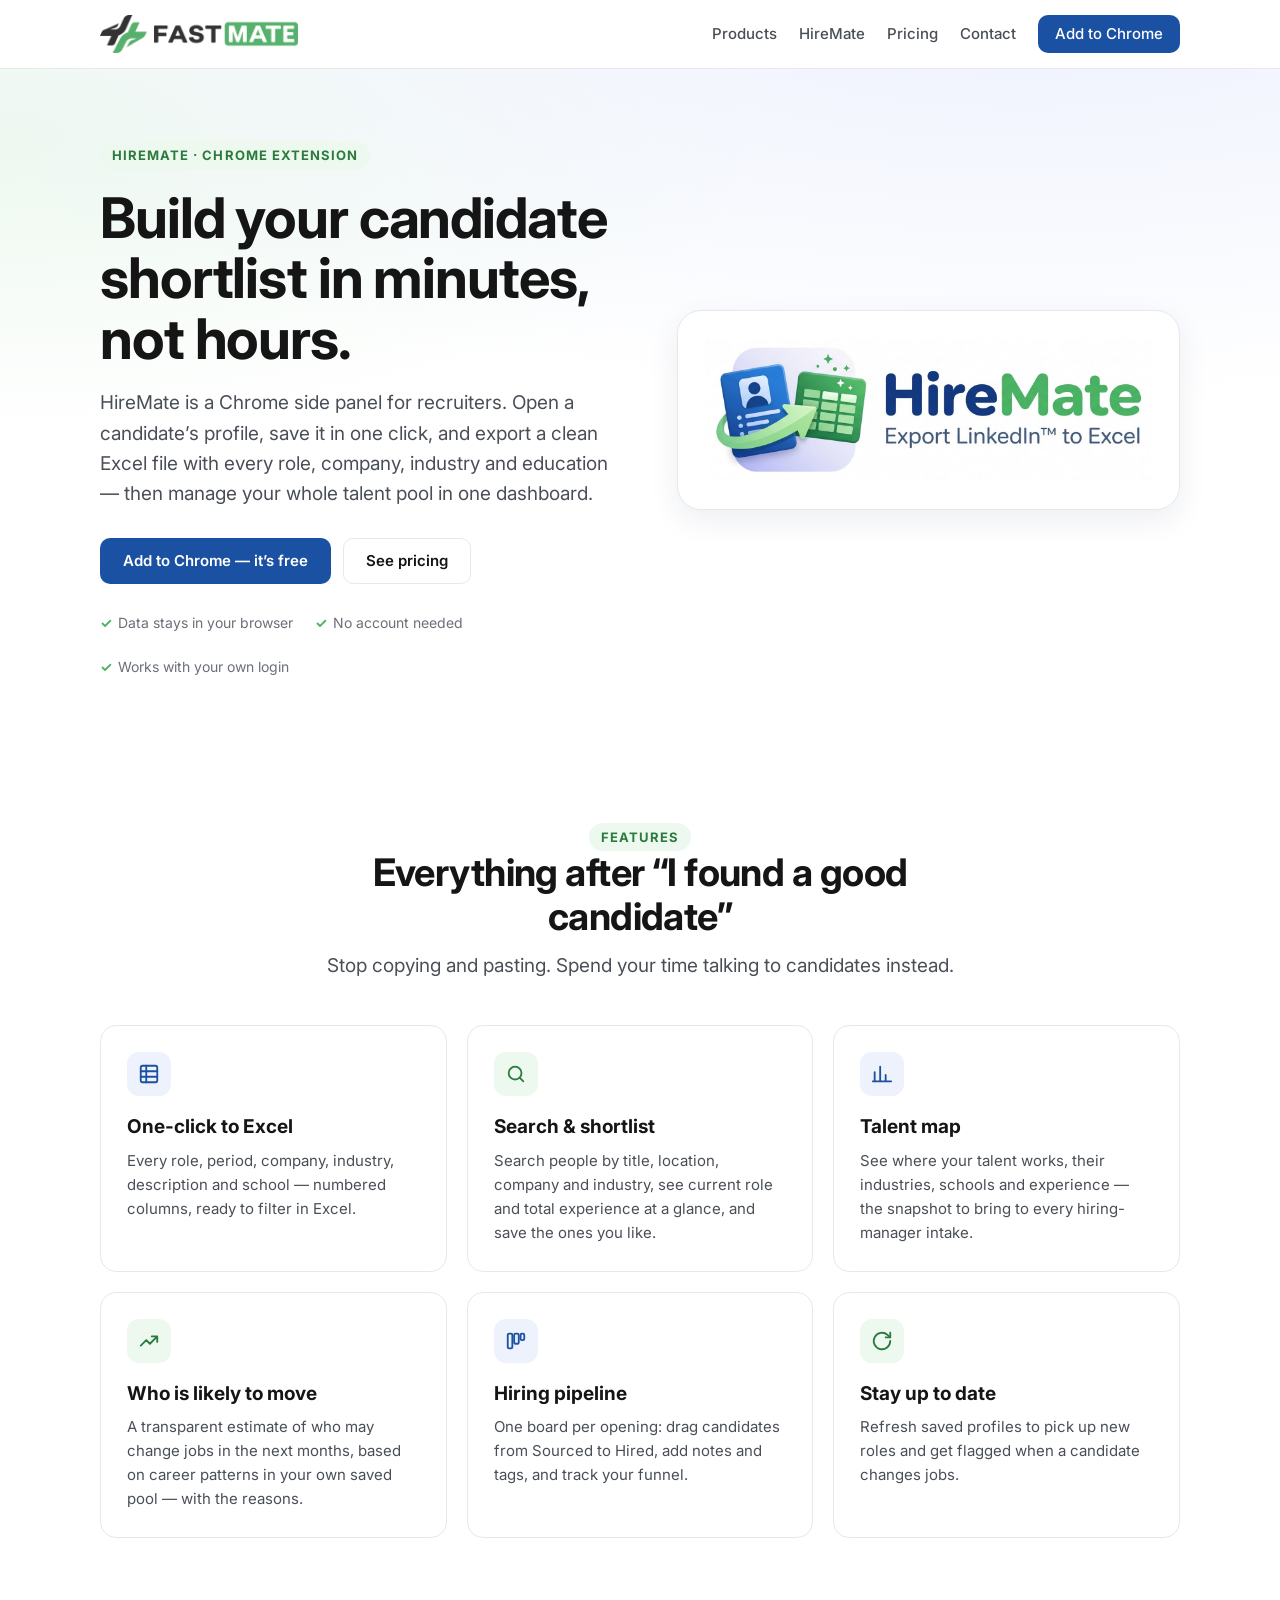
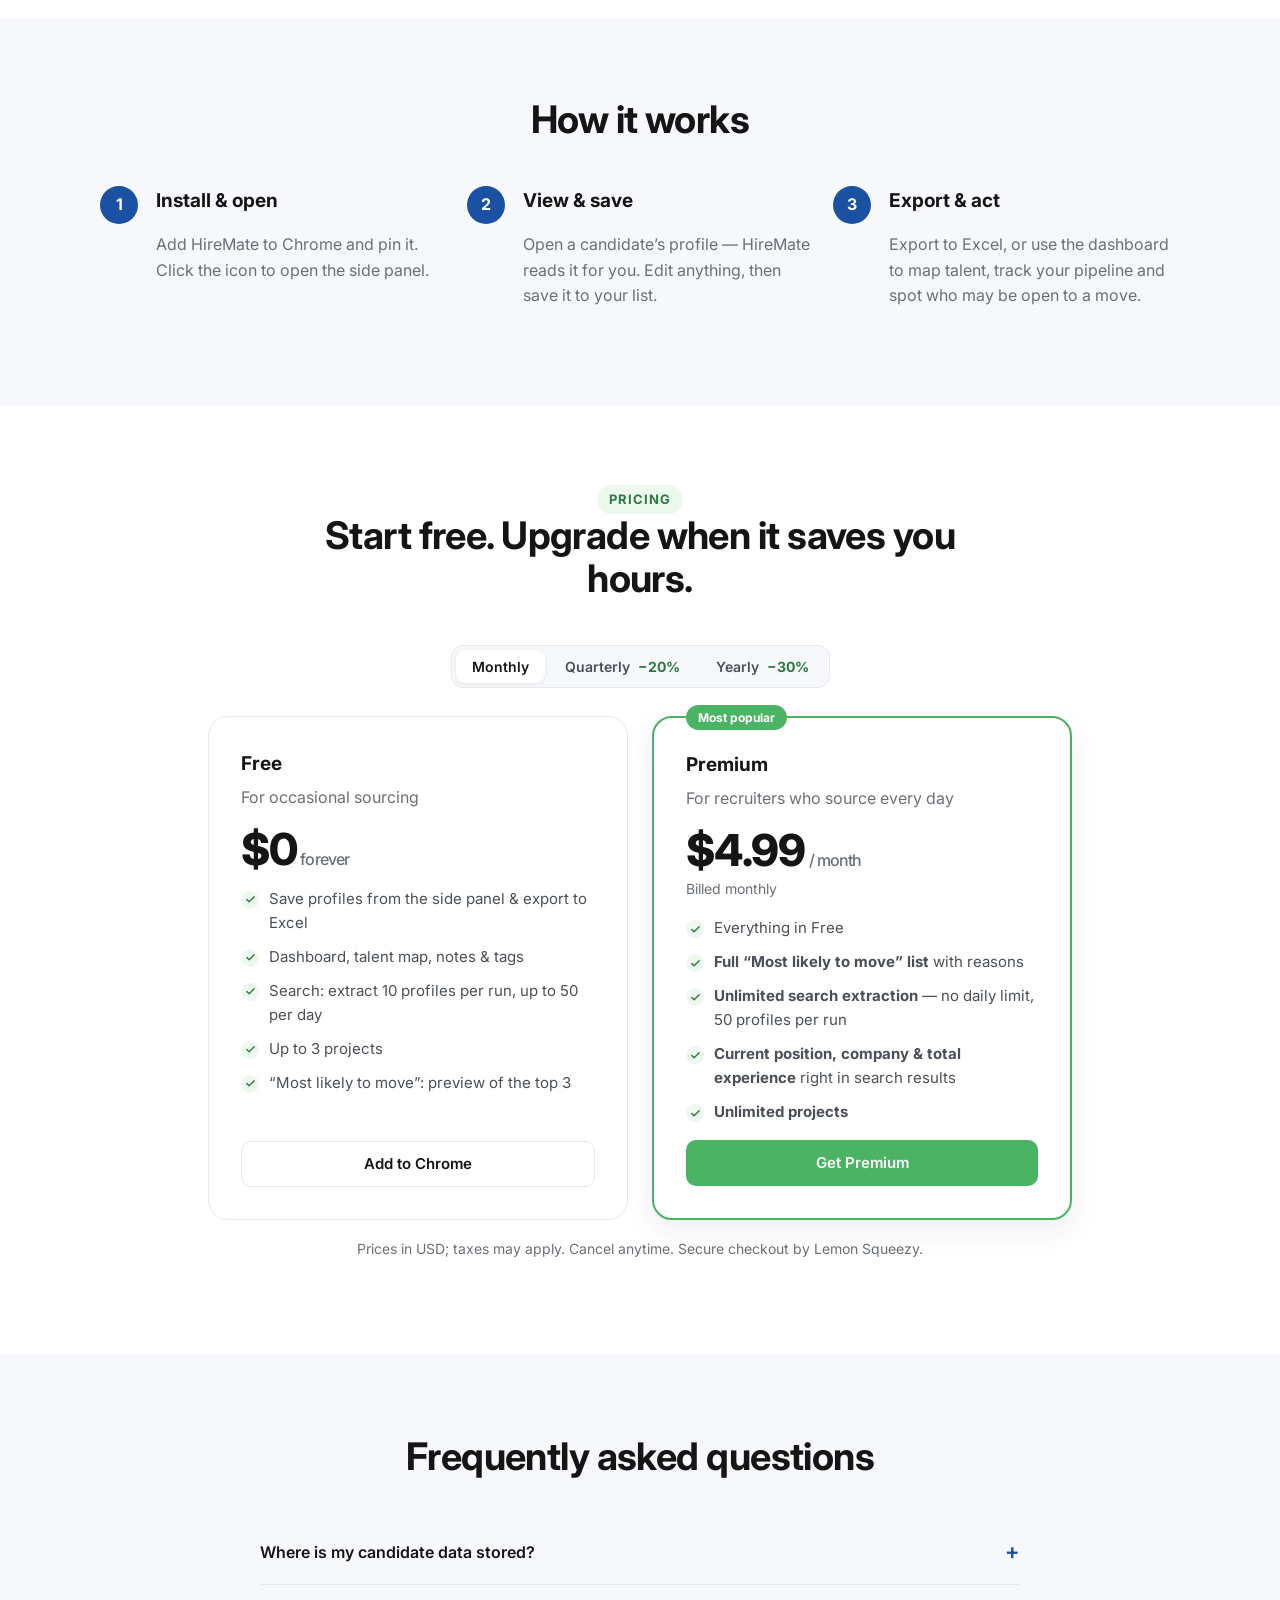
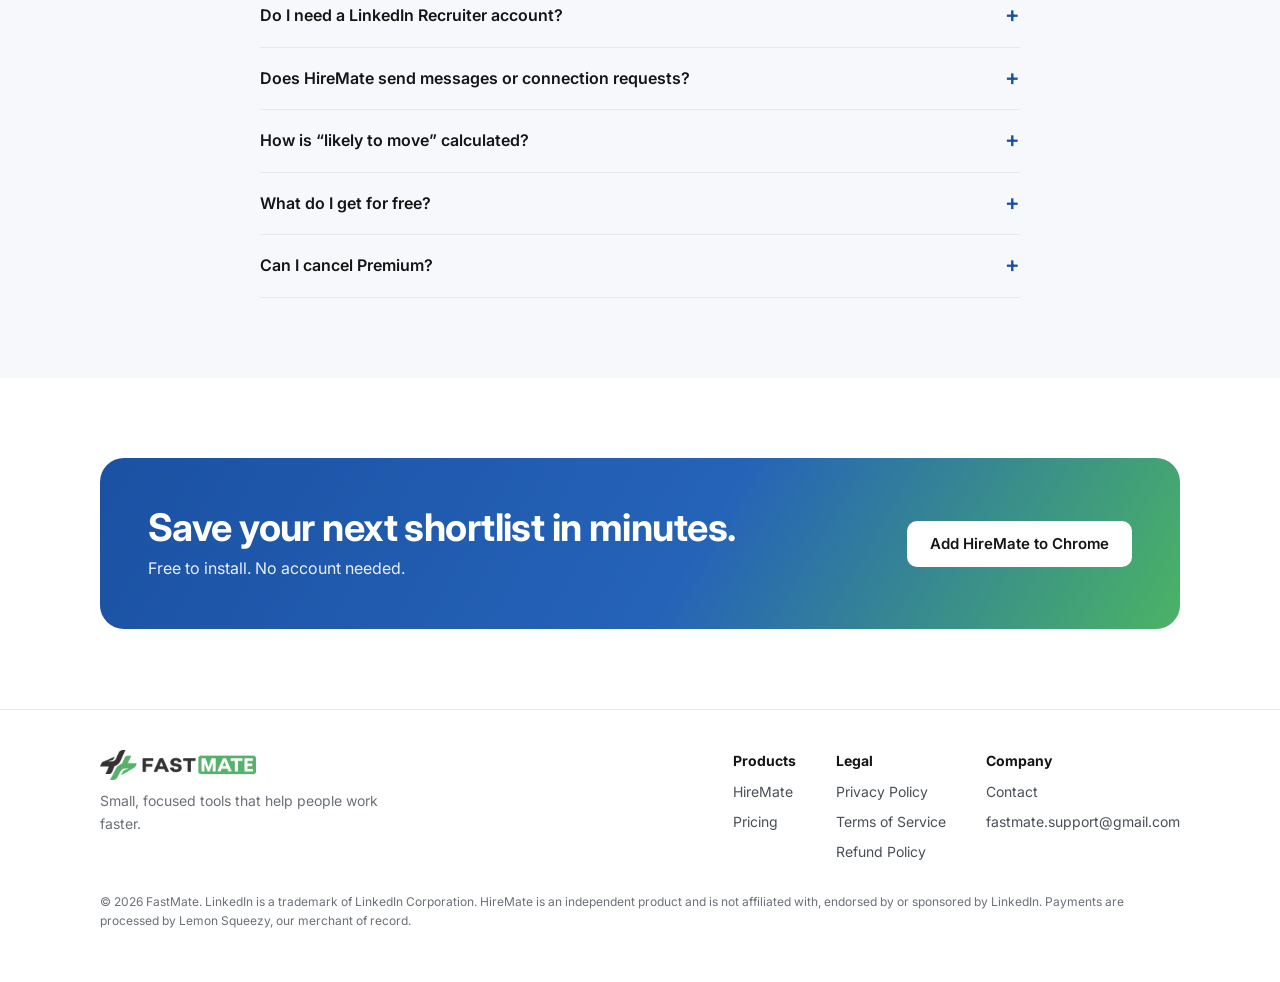
==== hiremate/index.html @ a90a3f91 "Get Premium: live Lemon Squeezy checkout Co-Authored-By: Claude Opus 5.5 <noreply@anthropic.com>" ====
<!doctype html>
<html lang="en">
<head>
<meta charset="utf-8">
<meta name="viewport" content="width=device-width, initial-scale=1">
<title>HireMate — Export LinkedIn™ profiles to Excel & manage your talent pool</title>
<meta name="description" content="HireMate is a Chrome extension for recruiters: save candidate profiles you view to a clean Excel shortlist, then manage your talent pool with a dashboard, talent map and hiring pipeline.">
<link rel="icon" href="../assets/favicon.png" type="image/png">
<link rel="apple-touch-icon" href="../assets/apple-touch-icon.png">
<link rel="preconnect" href="https://fonts.googleapis.com">
<link rel="stylesheet" href="https://fonts.googleapis.com/css2?family=Inter:wght@400;500;600;700;800&display=swap">
<link rel="stylesheet" href="../assets/style.css">
</head>
<body>
<header class="site-header">
  <div class="wrap">
    <a class="brand" href="../index.html"><img class="logo" src="../assets/fastmate-logo.png" alt="FastMate"></a>
    <nav class="nav">
      <a href="../index.html#products">Products</a>
      <a href="../hiremate/">HireMate</a>
      <a href="../hiremate/#pricing">Pricing</a>
      <a href="../contact.html">Contact</a>
      <a class="btn btn-primary btn-sm" href="#">Add to Chrome</a>
    </nav>
  </div>
</header>
<main>
<section class="hero">
  <div class="wrap hero-grid">
    <div>
      <span class="eyebrow">HireMate · Chrome extension</span>
      <h1>Build your candidate shortlist in minutes, not hours.</h1>
      <p class="lead">HireMate is a Chrome side panel for recruiters. Open a candidate’s profile, save it in one click, and export a clean Excel file with every role, company, industry and education — then manage your whole talent pool in one dashboard.</p>
      <div class="actions">
        <a class="btn btn-primary" href="#">Add to Chrome — it’s free</a>
        <a class="btn btn-ghost" href="#pricing">See pricing</a>
      </div>
      <div class="trust"><span>Data stays in your browser</span><span>No account needed</span><span>Works with your own login</span></div>
    </div>
    <div class="hero-art"><img src="../assets/hiremate-hero.jpg" alt="HireMate — profile to Excel"></div>
  </div>
</section>

<section id="features">
  <div class="wrap">
    <div class="section-head">
      <span class="eyebrow">Features</span>
      <h2>Everything after “I found a good candidate”</h2>
      <p class="lead">Stop copying and pasting. Spend your time talking to candidates instead.</p>
    </div>
    <div class="grid-3">
      <div class="card"><div class="icon"><svg width="22" height="22" viewBox="0 0 24 24" fill="none" stroke="currentColor" stroke-width="2" stroke-linecap="round" stroke-linejoin="round"><rect x="3" y="3" width="18" height="18" rx="2"/><path d="M3 9h18M3 15h18M9 3v18"/></svg></div><h3>One-click to Excel</h3><p>Every role, period, company, industry, description and school — numbered columns, ready to filter in Excel.</p></div>
      <div class="card"><div class="icon green"><svg width="22" height="22" viewBox="0 0 24 24" fill="none" stroke="currentColor" stroke-width="2" stroke-linecap="round" stroke-linejoin="round"><circle cx="11" cy="11" r="7"/><path d="m20 20-3.5-3.5"/></svg></div><h3>Search & shortlist</h3><p>Search people by title, location, company and industry, see current role and total experience at a glance, and save the ones you like.</p></div>
      <div class="card"><div class="icon"><svg width="22" height="22" viewBox="0 0 24 24" fill="none" stroke="currentColor" stroke-width="2" stroke-linecap="round" stroke-linejoin="round"><path d="M4 20V10M10 20V4M16 20v-7M22 20H2"/></svg></div><h3>Talent map</h3><p>See where your talent works, their industries, schools and experience — the snapshot to bring to every hiring-manager intake.</p></div>
      <div class="card"><div class="icon green"><svg width="22" height="22" viewBox="0 0 24 24" fill="none" stroke="currentColor" stroke-width="2" stroke-linecap="round" stroke-linejoin="round"><path d="m3 17 6-6 4 4 8-8M15 7h6v6"/></svg></div><h3>Who is likely to move</h3><p>A transparent estimate of who may change jobs in the next months, based on career patterns in your own saved pool — with the reasons.</p></div>
      <div class="card"><div class="icon"><svg width="22" height="22" viewBox="0 0 24 24" fill="none" stroke="currentColor" stroke-width="2" stroke-linecap="round" stroke-linejoin="round"><rect x="3" y="4" width="5" height="16" rx="1.5"/><rect x="10" y="4" width="5" height="11" rx="1.5"/><rect x="17" y="4" width="4" height="7" rx="1.5"/></svg></div><h3>Hiring pipeline</h3><p>One board per opening: drag candidates from Sourced to Hired, add notes and tags, and track your funnel.</p></div>
      <div class="card"><div class="icon green"><svg width="22" height="22" viewBox="0 0 24 24" fill="none" stroke="currentColor" stroke-width="2" stroke-linecap="round" stroke-linejoin="round"><path d="M21 12a9 9 0 1 1-3-6.7L21 8"/><path d="M21 3v5h-5"/></svg></div><h3>Stay up to date</h3><p>Refresh saved profiles to pick up new roles and get flagged when a candidate changes jobs.</p></div>
    </div>
  </div>
</section>

<section class="section-alt">
  <div class="wrap">
    <div class="section-head"><h2>How it works</h2></div>
    <div class="grid-3 steps">
      <div class="step"><h3>Install & open</h3><p class="muted">Add HireMate to Chrome and pin it. Click the icon to open the side panel.</p></div>
      <div class="step"><h3>View & save</h3><p class="muted">Open a candidate’s profile — HireMate reads it for you. Edit anything, then save it to your list.</p></div>
      <div class="step"><h3>Export & act</h3><p class="muted">Export to Excel, or use the dashboard to map talent, track your pipeline and spot who may be open to a move.</p></div>
    </div>
  </div>
</section>

<section id="pricing">
  <div class="wrap">
    <div class="section-head">
      <span class="eyebrow">Pricing</span>
      <h2>Start free. Upgrade when it saves you hours.</h2>
    </div>
    <div class="billing" role="group" aria-label="Billing period">
      <button type="button" data-period="monthly" class="active">Monthly</button>
      <button type="button" data-period="quarterly">Quarterly <span class="save">−20%</span></button>
      <button type="button" data-period="yearly">Yearly <span class="save">−30%</span></button>
    </div>
    <div class="pricing">
      <div class="plan">
        <div><h3>Free</h3><p class="muted" style="margin:0">For occasional sourcing</p></div>
        <div class="price">$0<small> forever</small></div>
        <ul>
          <li>Save profiles from the side panel &amp; export to Excel</li>
          <li>Dashboard, talent map, notes &amp; tags</li>
          <li>Search: extract 10 profiles per run, up to 50 per day</li>
          <li>Up to 3 projects</li>
          <li>“Most likely to move”: preview of the top 3</li>
        </ul>
        <a class="btn btn-ghost" href="#">Add to Chrome</a>
      </div>
      <div class="plan featured">
        <div><h3>Premium</h3><p class="muted" style="margin:0">For recruiters who source every day</p></div>
        <div>
          <div class="price"><span id="pPrice">$4.99</span><small> / month</small></div>
          <div class="muted" id="pBilled" style="font-size:14px;margin-top:6px">Billed monthly</div>
        </div>
        <ul>
          <li>Everything in Free</li>
          <li><strong>Full “Most likely to move” list</strong> with reasons</li>
          <li><strong>Unlimited search extraction</strong> — no daily limit, 50 profiles per run</li>
          <li><strong>Current position, company &amp; total experience</strong> right in search results</li>
          <li><strong>Unlimited projects</strong></li>
        </ul>
        <a class="btn btn-green" href="https://fastmate.lemonsqueezy.com/checkout/buy/b649a58d-00c4-41a0-ad82-a3b9c0660f90" target="_blank" rel="noopener">Get Premium</a>
      </div>
    </div>
    <p class="billing-note muted">Prices in USD; taxes may apply. Cancel anytime. Secure checkout by Lemon Squeezy.</p>
  </div>
</section>
<script>
  // Billing toggle: $4.99/month; quarterly −20% ($11.98 every 3 months); yearly −30% ($41.92 per year).
  (function () {
    var plans = {
      monthly: { price: '$4.99', billed: 'Billed monthly' },
      quarterly: { price: '$3.99', billed: '$11.98 billed every 3 months — save 20%' },
      yearly: { price: '$3.49', billed: '$41.92 billed yearly — save 30%' }
    };
    var buttons = document.querySelectorAll('.billing button');
    buttons.forEach(function (b) {
      b.addEventListener('click', function () {
        buttons.forEach(function (x) { x.classList.toggle('active', x === b); });
        var p = plans[b.dataset.period];
        document.getElementById('pPrice').textContent = p.price;
        document.getElementById('pBilled').textContent = p.billed;
      });
    });
  })();
</script>

<section class="section-alt">
  <div class="wrap">
    <div class="section-head"><h2>Frequently asked questions</h2></div>
    <div class="faq">
      <details><summary>Where is my candidate data stored?</summary><p>Only in your own browser (Chrome’s local extension storage). HireMate has no server that receives your candidate data. You can export a backup or delete everything at any time from the dashboard.</p></details>
      <details><summary>Do I need a LinkedIn Recruiter account?</summary><p>No. HireMate works with the profiles you can already see with your own LinkedIn account. Free LinkedIn accounts have their own search limits, which HireMate respects.</p></details>
      <details><summary>Does HireMate send messages or connection requests?</summary><p>No. HireMate never sends messages, invitations or posts on your behalf. Bulk features are capped and throttled to protect your account.</p></details>
      <details><summary>How is “likely to move” calculated?</summary><p>From career patterns in your own saved pool: how long people usually stay before moving, how long this person usually stays per company, time without a promotion and similar signals. It is an estimate, shown with its reasons — not a fact about any person.</p></details>
      <details><summary>What do I get for free?</summary><p>Saving profiles, Excel export, the dashboard and talent map are free. The free plan lets you extract 10 search results per run and up to 50 per day, includes up to 3 projects and a preview of the top 3 people most likely to move. Premium removes these limits and adds current position, company and total experience to search results.</p></details>
      <details><summary>Can I cancel Premium?</summary><p>Yes, anytime from the link in your receipt email. You keep Premium until the end of the period you paid for. See our <a href="../refund.html">Refund Policy</a>.</p></details>
    </div>
  </div>
</section>

<section>
  <div class="wrap">
    <div class="cta">
      <div><h2>Save your next shortlist in minutes.</h2><p>Free to install. No account needed.</p></div>
      <a class="btn btn-ghost" href="#">Add HireMate to Chrome</a>
    </div>
  </div>
</section>
</main>
<footer class="site-footer">
  <div class="wrap">
    <div class="footer-grid">
      <div>
        <a class="brand" href="../index.html"><img class="logo" src="../assets/fastmate-logo.png" alt="FastMate"></a>
        <p class="muted" style="max-width:320px;margin:10px 0 0">Small, focused tools that help people work faster.</p>
      </div>
      <div class="footer-links">
        <div><strong>Products</strong><a href="../hiremate/">HireMate</a><a href="../hiremate/#pricing">Pricing</a></div>
        <div><strong>Legal</strong><a href="../privacy.html">Privacy Policy</a><a href="../terms.html">Terms of Service</a><a href="../refund.html">Refund Policy</a></div>
        <div><strong>Company</strong><a href="../contact.html">Contact</a><a href="mailto:fastmate.support@gmail.com">fastmate.support@gmail.com</a></div>
      </div>
    </div>
    <p class="disclaimer">© 2026 FastMate. LinkedIn is a trademark of LinkedIn Corporation. HireMate is an independent product and is not affiliated with, endorsed by or sponsored by LinkedIn. Payments are processed by Lemon Squeezy, our merchant of record.</p>
  </div>
</footer>
</body>
</html>
---- assets/style.css ----
/* FastMate site — shared styles. Brand: blue #1B51A3, green #4BB364 (from the HireMate logo). */
:root {
  --blue: #1B51A3; --blue-600: #144083; --blue-50: #EEF2FD;
  --green: #4BB364; --green-700: #2B7A3E; --green-50: #EDF8EF;
  --ink: #151515; --ink-2: #4A4F57; --ink-3: #6B7078;
  --line: #E6E8EC; --bg: #FFFFFF; --bg-2: #F6F8FB;
  --radius: 16px; --shadow: 0 10px 30px rgba(20, 40, 80, .08);
  --max: 1120px;
}
* { box-sizing: border-box; }
html { scroll-behavior: smooth; }
body { margin: 0; font-family: Inter, system-ui, -apple-system, Segoe UI, sans-serif; font-size: 16px; line-height: 1.6; color: var(--ink); background: var(--bg); }
a { color: var(--blue); text-decoration: none; }
a:hover { text-decoration: underline; }
img { max-width: 100%; display: block; }
.wrap { max-width: var(--max); margin: 0 auto; padding: 0 20px; }
.muted { color: var(--ink-3); }
.center { text-align: center; }

/* Header */
.site-header { position: sticky; top: 0; z-index: 10; background: rgba(255,255,255,.9); backdrop-filter: blur(8px); border-bottom: 1px solid var(--line); }
.site-header .wrap { display: flex; align-items: center; gap: 24px; height: 68px; }
.brand { display: flex; align-items: center; gap: 10px; font-weight: 800; font-size: 20px; color: var(--ink); letter-spacing: -.01em; }
.brand:hover { text-decoration: none; }
.brand .mark { width: 34px; height: 34px; }
.brand .logo { height: 38px; width: auto; display: block; }
.site-footer .brand .logo { height: 30px; }
.brand .accent { color: var(--green); }
.nav { display: flex; gap: 22px; margin-left: auto; align-items: center; }
.nav a { color: var(--ink-2); font-weight: 500; font-size: 15px; }
.nav a:hover { color: var(--blue); text-decoration: none; }
.nav a.btn-primary, .nav a.btn-primary:hover { color: #fff; }

/* Buttons */
.btn { white-space: nowrap; display: inline-flex; align-items: center; justify-content: center; gap: 8px; height: 46px; padding: 0 22px; border-radius: 10px; font-weight: 600; font-size: 15px; border: 1px solid transparent; cursor: pointer; transition: background .15s, box-shadow .15s; }
.btn:hover { text-decoration: none; }
.btn-primary { background: var(--blue); color: #fff; }
.btn-primary:hover { background: var(--blue-600); }
.btn-green { background: var(--green); color: #fff; }
.btn-green:hover { background: var(--green-700); }
.btn-ghost { background: #fff; color: var(--ink); border-color: var(--line); }
.btn-ghost:hover { border-color: var(--blue); color: var(--blue); }
.btn-sm { height: 38px; padding: 0 16px; font-size: 14px; }

/* Sections */
section { padding: 80px 0; }
.section-alt { background: var(--bg-2); }
.eyebrow { display: inline-block; font-size: 13px; font-weight: 700; letter-spacing: .08em; text-transform: uppercase; color: var(--green-700); background: var(--green-50); padding: 4px 12px; border-radius: 999px; }
h1 { font-size: clamp(34px, 5vw, 56px); line-height: 1.08; letter-spacing: -.02em; margin: 18px 0; }
h2 { font-size: clamp(26px, 3.4vw, 38px); line-height: 1.15; letter-spacing: -.015em; margin: 0 0 12px; }
h3 { font-size: 19px; margin: 0 0 6px; }
.lead { font-size: 19px; color: var(--ink-2); max-width: 640px; }
.section-head { max-width: 680px; margin: 0 auto 44px; text-align: center; }
.section-head .lead { margin: 0 auto; }

/* Hero */
.hero { padding: 72px 0 64px; background: radial-gradient(1200px 400px at 80% -10%, var(--blue-50), transparent), radial-gradient(800px 300px at 0% 10%, var(--green-50), transparent); }
.hero-grid { display: grid; grid-template-columns: 1.05fr 1fr; gap: 48px; align-items: center; }
.hero .actions { display: flex; gap: 12px; flex-wrap: wrap; margin-top: 28px; }
.hero-art { background: #fff; border-radius: 24px; box-shadow: var(--shadow); padding: 28px; border: 1px solid var(--line); }
.trust { display: flex; gap: 22px; flex-wrap: wrap; margin-top: 28px; font-size: 14px; color: var(--ink-3); }
.trust span::before { content: "✓"; color: var(--green); font-weight: 700; margin-right: 6px; }

/* Cards / grids */
.grid-3 { display: grid; grid-template-columns: repeat(3, 1fr); gap: 20px; }
.grid-2 { display: grid; grid-template-columns: repeat(2, 1fr); gap: 20px; }
.card { background: #fff; border: 1px solid var(--line); border-radius: var(--radius); padding: 26px; }
.card p { margin: 0; color: var(--ink-2); font-size: 15px; }
.icon { width: 44px; height: 44px; border-radius: 12px; display: grid; place-items: center; background: var(--blue-50); color: var(--blue); margin-bottom: 16px; }
.icon.green { background: var(--green-50); color: var(--green-700); }

/* Product tiles (FastMate home) */
.product { display: flex; flex-direction: column; gap: 14px; }
.product .logo-row { display: flex; align-items: center; gap: 12px; }
.product .logo-row img { width: 48px; height: 48px; border-radius: 12px; }
.product .tag { font-size: 12px; font-weight: 700; color: var(--green-700); background: var(--green-50); padding: 2px 10px; border-radius: 999px; }
.product.soon { background: var(--bg-2); border-style: dashed; }
.product.soon .tag { color: var(--ink-3); background: #fff; }
.product .links { margin-top: auto; display: flex; gap: 10px; flex-wrap: wrap; }

/* Steps */
.steps { counter-reset: step; }
.step { position: relative; padding-left: 56px; }
.step::before { counter-increment: step; content: counter(step); position: absolute; left: 0; top: 0; width: 38px; height: 38px; border-radius: 50%; background: var(--blue); color: #fff; font-weight: 700; display: grid; place-items: center; }

/* Pricing */
.pricing { display: grid; grid-template-columns: repeat(2, minmax(0, 420px)); gap: 24px; justify-content: center; }
.plan { background: #fff; border: 1px solid var(--line); border-radius: 20px; padding: 32px; display: flex; flex-direction: column; gap: 16px; }
.plan.featured { border: 2px solid var(--green); box-shadow: var(--shadow); position: relative; }
.plan.featured::before { content: "Most popular"; position: absolute; top: -13px; left: 32px; background: var(--green); color: #fff; font-size: 12px; font-weight: 700; padding: 3px 12px; border-radius: 999px; }
.price { font-size: 44px; font-weight: 800; letter-spacing: -.02em; line-height: 1; }
.price small { font-size: 16px; font-weight: 500; color: var(--ink-3); }
.plan ul { list-style: none; padding: 0; margin: 0; display: flex; flex-direction: column; gap: 10px; }
.plan li { padding-left: 28px; position: relative; font-size: 15px; color: var(--ink-2); }
.plan li::before { content: ""; position: absolute; left: 0; top: 4px; width: 18px; height: 18px; border-radius: 50%; background: var(--green-50) url("data:image/svg+xml,%3Csvg xmlns='http://www.w3.org/2000/svg' viewBox='0 0 24 24' fill='none' stroke='%232B7A3E' stroke-width='3' stroke-linecap='round' stroke-linejoin='round'%3E%3Cpath d='M20 6 9 17l-5-5'/%3E%3C/svg%3E") center / 11px no-repeat; }
.plan .btn { margin-top: auto; }
.billing-note { text-align: center; margin-top: 18px; font-size: 14px; }

.billing { display: flex; width: max-content; max-width: 100%; margin: 0 auto 28px; padding: 4px; gap: 4px; border: 1px solid var(--line); border-radius: 12px; background: var(--bg-2); }
.billing button { border: 0; background: transparent; padding: 8px 16px; border-radius: 9px; font: 600 14px Inter, system-ui, sans-serif; color: var(--ink-2); cursor: pointer; white-space: nowrap; }
.billing button.active { background: #fff; color: var(--ink); box-shadow: 0 1px 4px rgba(0,0,0,.08); }
.billing .save { color: var(--green-700); font-weight: 700; margin-left: 4px; }
@media (max-width: 420px) { .billing button { padding: 8px 10px; font-size: 13px; } }

/* FAQ */
.faq { max-width: 760px; margin: 0 auto; }
.faq details { border-bottom: 1px solid var(--line); padding: 18px 0; }
.faq summary { font-weight: 600; cursor: pointer; list-style: none; display: flex; justify-content: space-between; gap: 12px; }
.faq summary::after { content: "+"; color: var(--blue); font-size: 22px; line-height: 1; }
.faq details[open] summary::after { content: "–"; }
.faq p { color: var(--ink-2); margin: 10px 0 0; }

/* CTA band */
.cta { background: linear-gradient(120deg, var(--blue), #2563B8 55%, var(--green)); color: #fff; border-radius: 24px; padding: 48px; display: flex; align-items: center; justify-content: space-between; gap: 24px; flex-wrap: wrap; }
.cta h2 { color: #fff; margin: 0; }
.cta p { margin: 6px 0 0; opacity: .9; }
.cta .btn-ghost { border-color: transparent; }

/* Legal pages */
.legal { max-width: 760px; margin: 0 auto; padding: 56px 20px 80px; }
.legal h1 { font-size: 38px; margin: 0 0 6px; }
.legal h2 { font-size: 22px; margin: 36px 0 8px; }
.legal p, .legal li { color: var(--ink-2); }
.legal .updated { color: var(--ink-3); font-size: 14px; margin-bottom: 28px; }
.note { background: var(--bg-2); border: 1px solid var(--line); border-radius: 12px; padding: 14px 16px; font-size: 14px; color: var(--ink-2); }

/* Footer */
.site-footer { border-top: 1px solid var(--line); padding: 40px 0; background: #fff; font-size: 14px; }
.footer-grid { display: flex; justify-content: space-between; gap: 32px; flex-wrap: wrap; }
.footer-links { display: flex; gap: 40px; flex-wrap: wrap; }
.footer-links div { display: flex; flex-direction: column; gap: 8px; }
.footer-links strong { color: var(--ink); }
.footer-links a { color: var(--ink-2); }
.disclaimer { margin-top: 28px; color: var(--ink-3); font-size: 12px; }

@media (max-width: 860px) {
  .hero-grid, .grid-3, .grid-2, .pricing { grid-template-columns: 1fr; }
  .nav a:not(.btn) { display: none; }
  section { padding: 56px 0; }
  .cta { padding: 32px; }
}
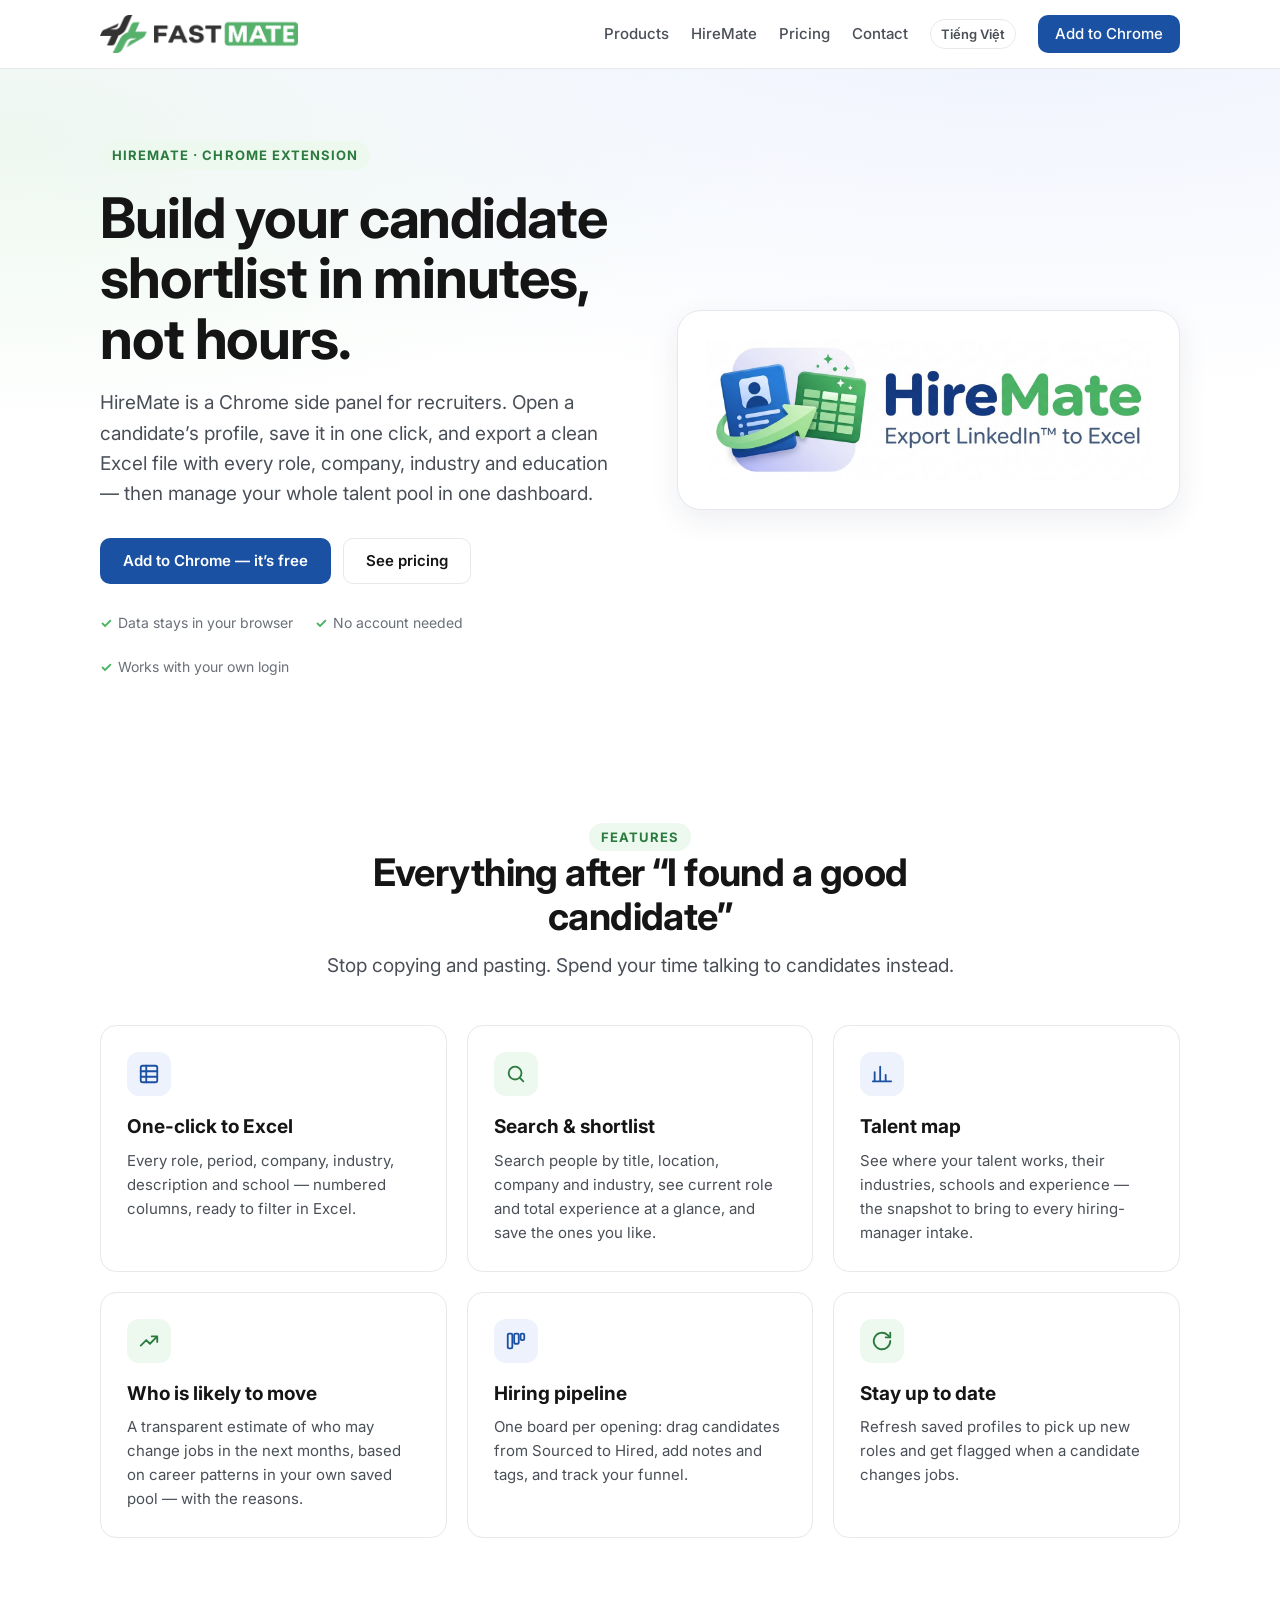
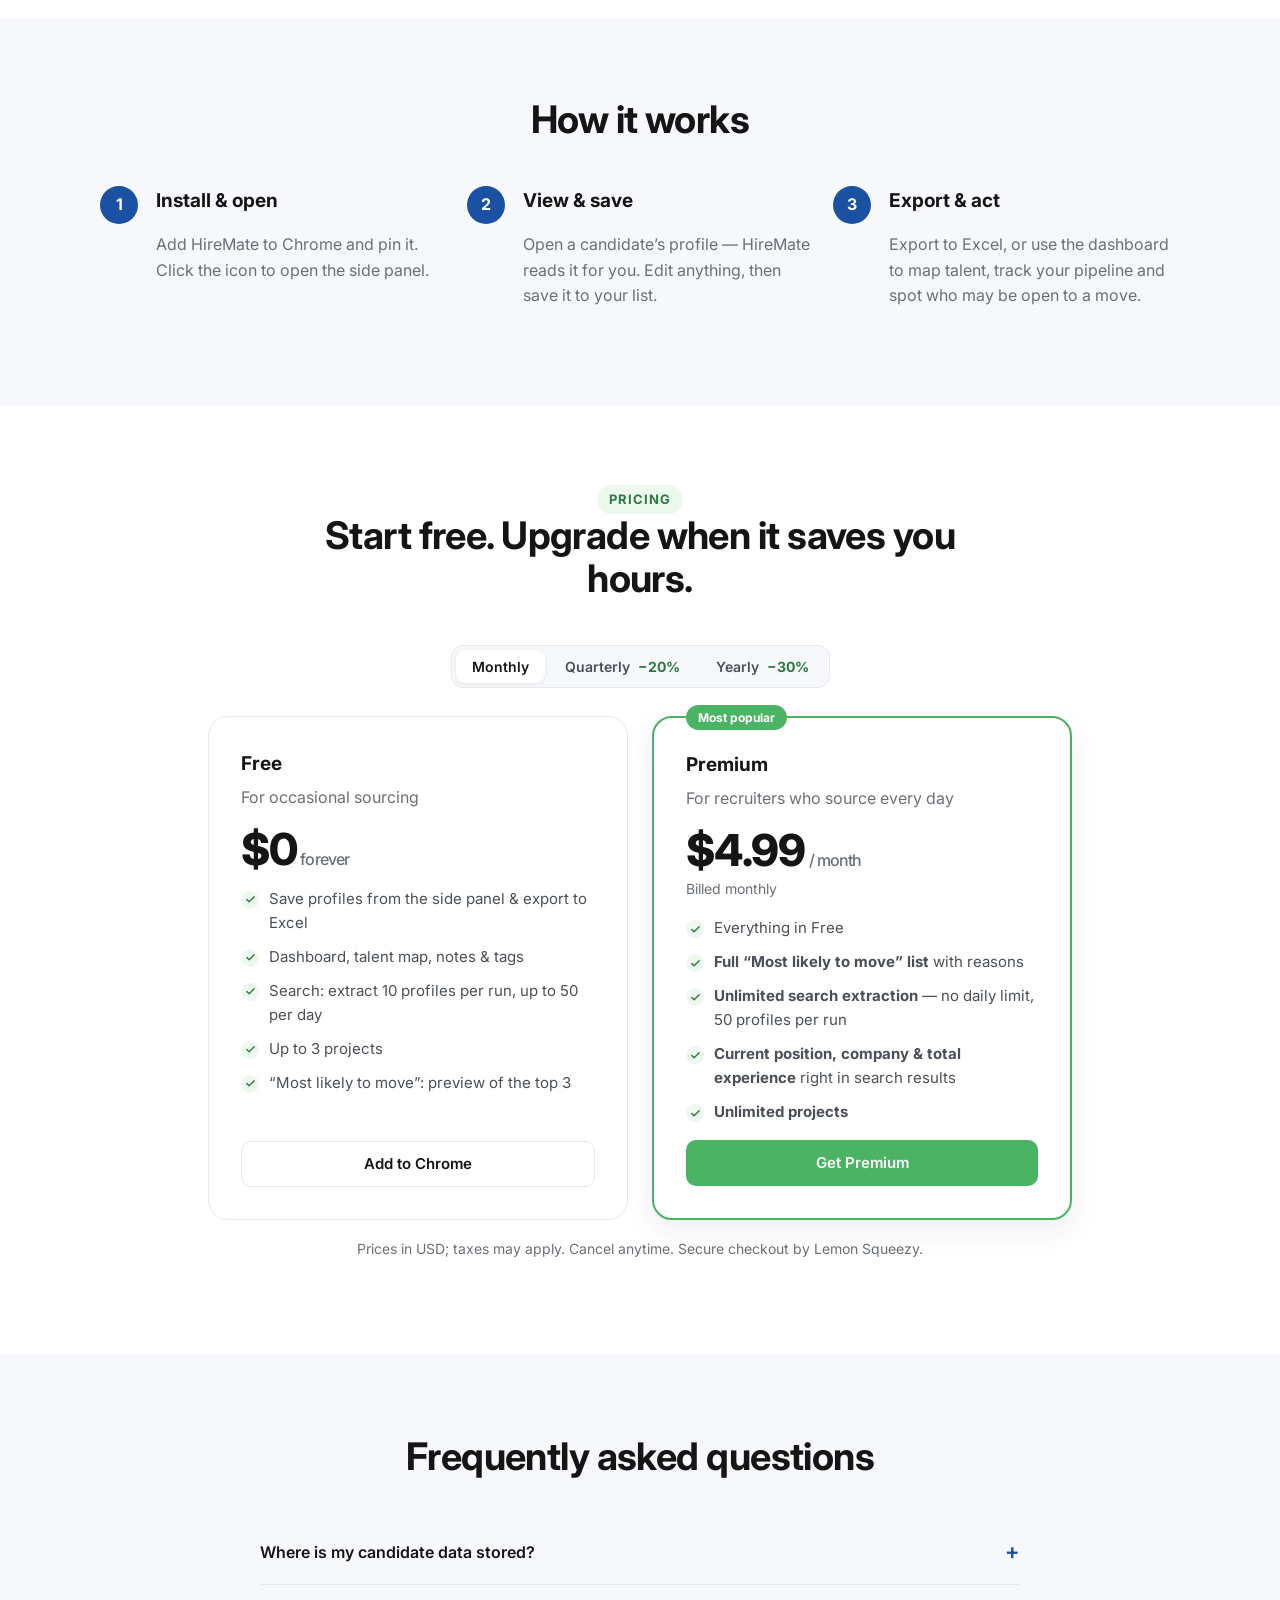
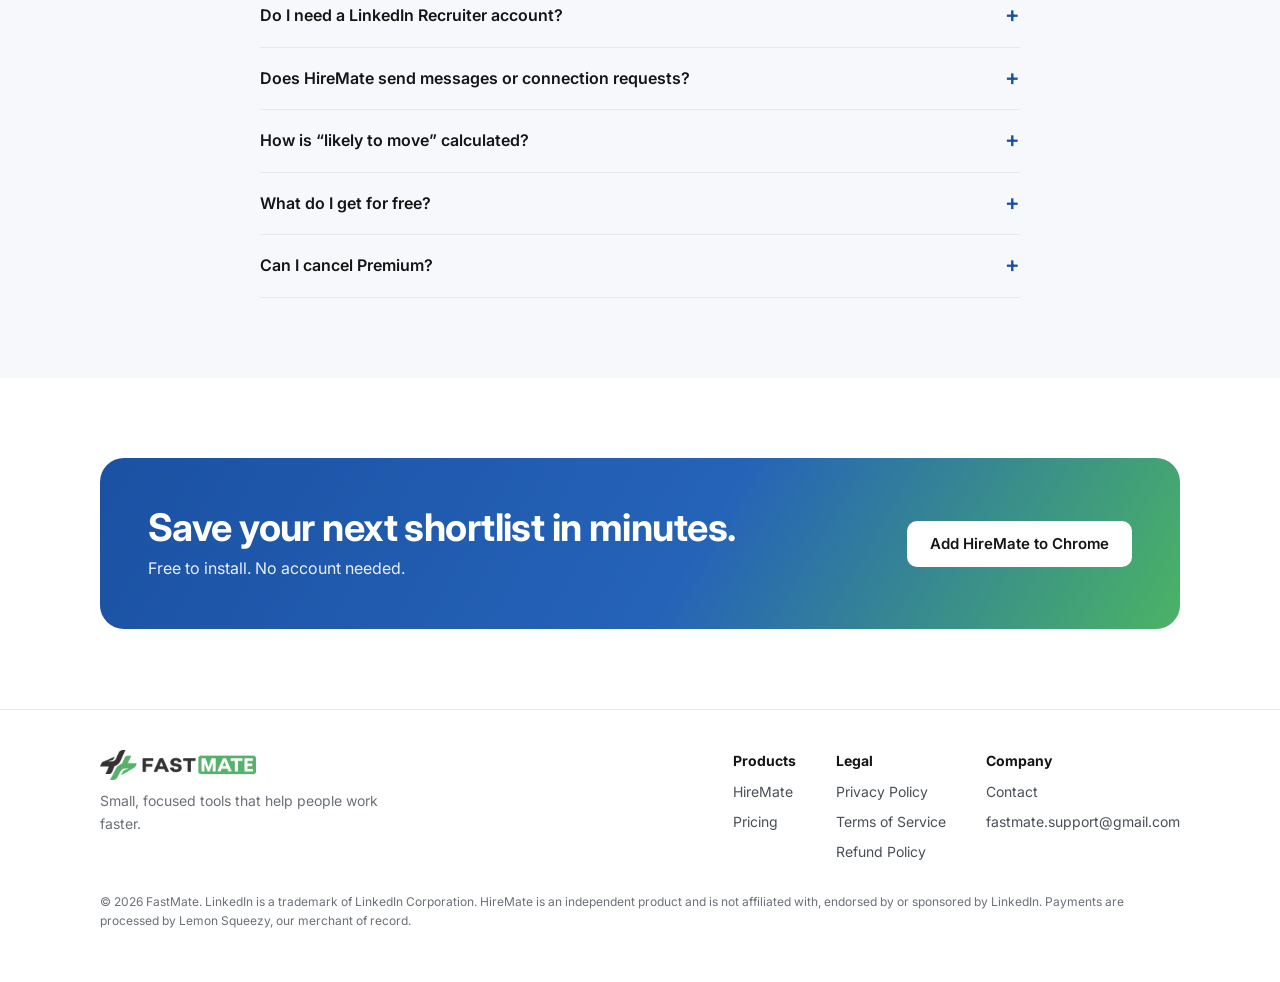
==== commit 0bf5b6f1: "Vietnamese edition (/vi/) with VNeInvoiceMate; language switch" ====
--- a/hiremate/index.html
+++ b/hiremate/index.html
@@ -20,6 +20,7 @@
       <a href="../hiremate/">HireMate</a>
       <a href="../hiremate/#pricing">Pricing</a>
       <a href="../contact.html">Contact</a>
+      <a class="lang" href="../vi/index.html" hreflang="vi" lang="vi">Tiếng Việt</a>
       <a class="btn btn-primary btn-sm" href="#">Add to Chrome</a>
     </nav>
   </div>
--- a/assets/style.css
+++ b/assets/style.css
@@ -30,6 +30,8 @@
 .nav a { color: var(--ink-2); font-weight: 500; font-size: 15px; }
 .nav a:hover { color: var(--blue); text-decoration: none; }
 .nav a.btn-primary, .nav a.btn-primary:hover { color: #fff; }
+.nav a.lang { font-size: 13px; font-weight: 600; padding: 4px 10px; border: 1.5px solid var(--line); border-radius: 999px; }
+.nav a.lang:hover { border-color: var(--blue); }
 
 /* Buttons */
 .btn { white-space: nowrap; display: inline-flex; align-items: center; justify-content: center; gap: 8px; height: 46px; padding: 0 22px; border-radius: 10px; font-weight: 600; font-size: 15px; border: 1px solid transparent; cursor: pointer; transition: background .15s, box-shadow .15s; }
@@ -136,6 +138,8 @@
 @media (max-width: 860px) {
   .hero-grid, .grid-3, .grid-2, .pricing { grid-template-columns: 1fr; }
   .nav a:not(.btn) { display: none; }
+  .nav a.lang:not(.btn) { display: inline-block; }
   section { padding: 56px 0; }
   .cta { padding: 32px; }
 }
+html[lang="vi"] .plan.featured::before { content: "Phổ biến nhất"; }
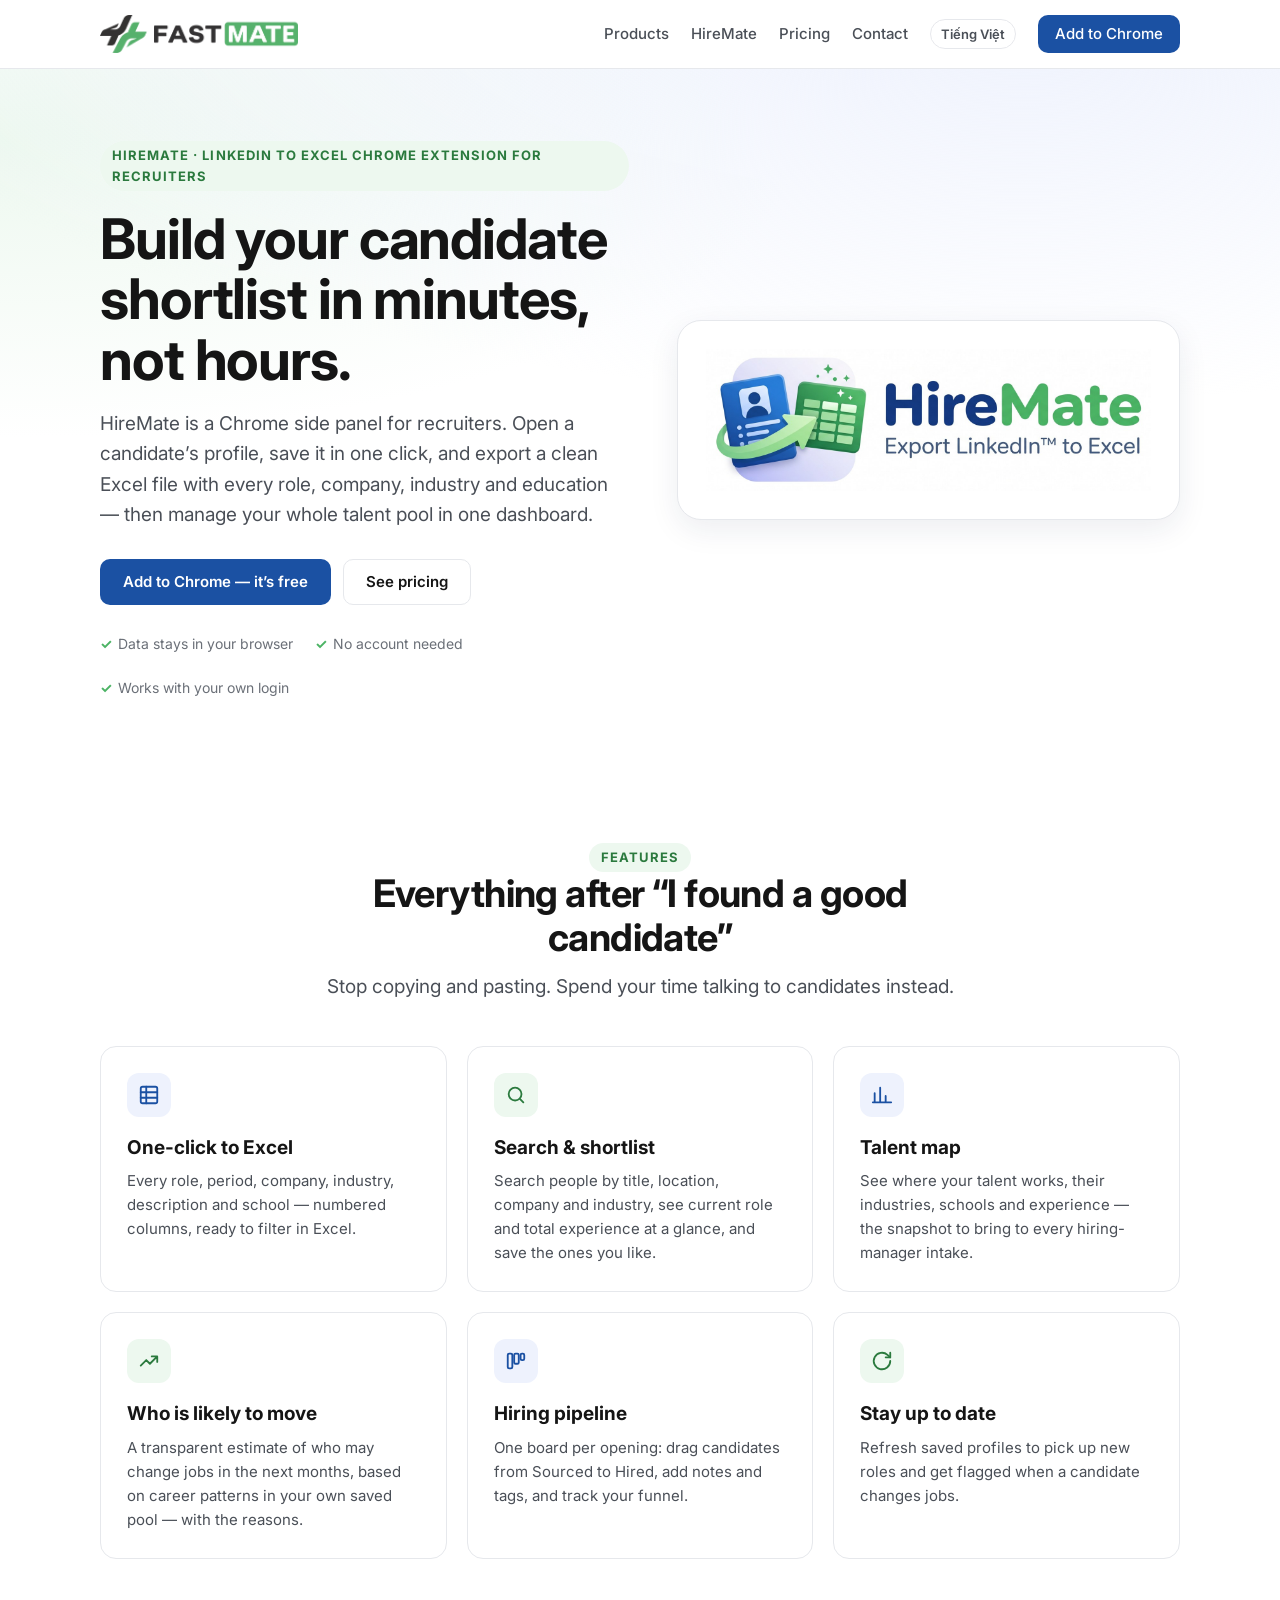
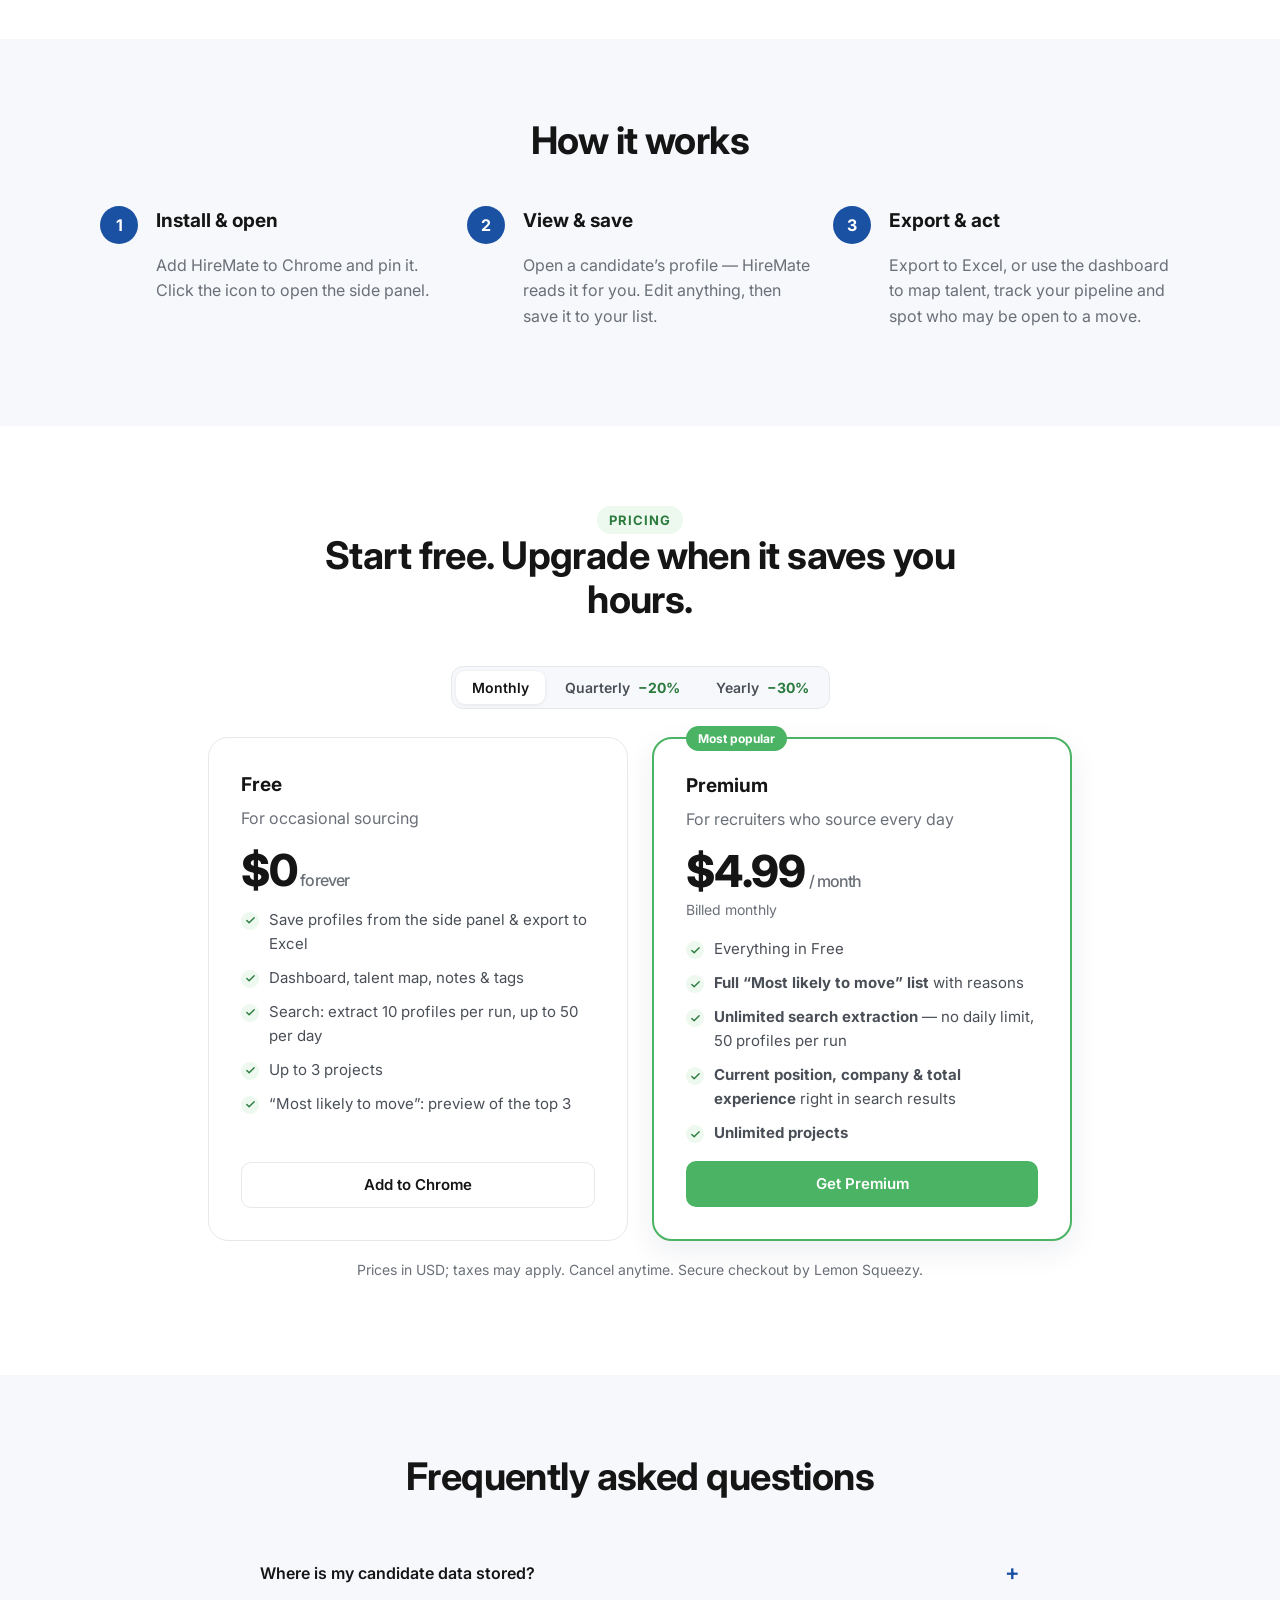
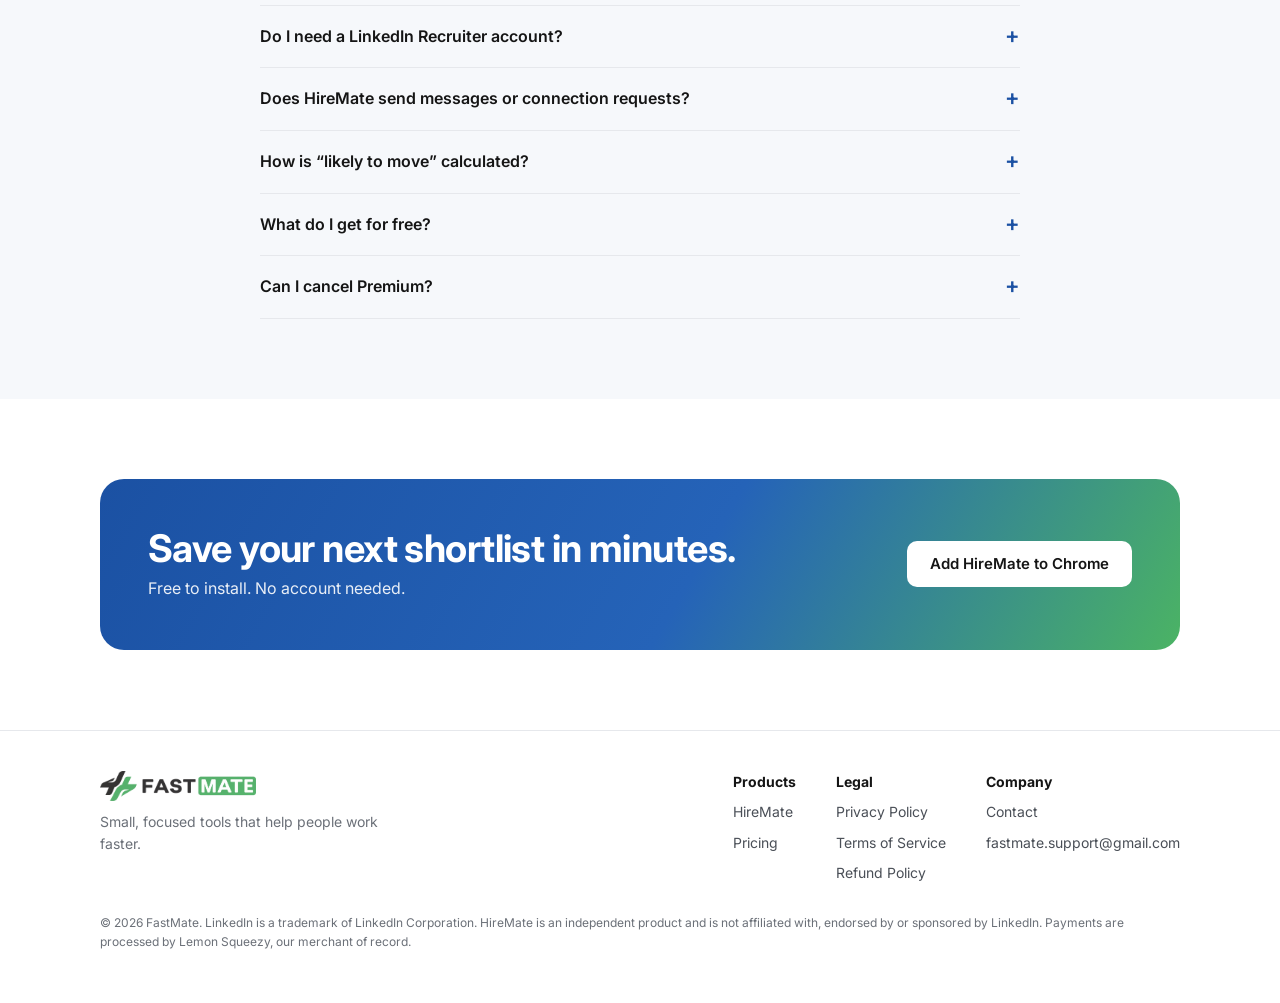
==== commit 3383e6ff: "SEO: canonical, Open Graph/Twitter cards, schema.org data, sitemap.xml" ====
--- a/hiremate/index.html
+++ b/hiremate/index.html
@@ -5,6 +5,23 @@
 <meta name="viewport" content="width=device-width, initial-scale=1">
 <title>HireMate — Export LinkedIn™ profiles to Excel & manage your talent pool</title>
 <meta name="description" content="HireMate is a Chrome extension for recruiters: save candidate profiles you view to a clean Excel shortlist, then manage your talent pool with a dashboard, talent map and hiring pipeline.">
+<link rel="alternate" hreflang="en" href="https://fastmate.github.io/fastmate/hiremate/">
+<link rel="alternate" hreflang="vi" href="https://fastmate.github.io/fastmate/vi/hiremate/">
+<link rel="canonical" href="https://fastmate.github.io/fastmate/hiremate/">
+<meta property="og:site_name" content="FastMate">
+<meta property="og:type" content="product">
+<meta property="og:locale" content="en_US">
+<meta property="og:title" content="HireMate — Export LinkedIn™ profiles to Excel &amp; manage your talent pool">
+<meta property="og:description" content="HireMate is a Chrome extension for recruiters: save candidate profiles you view to a clean Excel shortlist, then manage your talent pool with a dashboard, talent map and hiring pipeline.">
+<meta property="og:url" content="https://fastmate.github.io/fastmate/hiremate/">
+<meta property="og:image" content="https://fastmate.github.io/fastmate/assets/og-hiremate.png">
+<meta property="og:image:width" content="1200">
+<meta property="og:image:height" content="630">
+<meta name="twitter:card" content="summary_large_image">
+<meta name="twitter:title" content="HireMate — Export LinkedIn™ profiles to Excel &amp; manage your talent pool">
+<meta name="twitter:description" content="HireMate is a Chrome extension for recruiters: save candidate profiles you view to a clean Excel shortlist, then manage your talent pool with a dashboard, talent map and hiring pipeline.">
+<meta name="twitter:image" content="https://fastmate.github.io/fastmate/assets/og-hiremate.png">
+<script type="application/ld+json">{"@context": "https://schema.org", "@type": "SoftwareApplication", "url": "https://fastmate.github.io/fastmate/hiremate/", "description": "HireMate is a Chrome extension for recruiters: save candidate profiles you view to a clean Excel shortlist, then manage your talent pool with a dashboard, talent map and hiring pipeline.", "image": "https://fastmate.github.io/fastmate/assets/og-hiremate.png", "inLanguage": "en", "publisher": {"@type": "Organization", "name": "FastMate", "url": "https://fastmate.github.io/fastmate/", "logo": "https://fastmate.github.io/fastmate/assets/fastmate-mark.png", "email": "fastmate.support@gmail.com"}, "name": "HireMate", "alternateName": "HireMate - Export LinkedIn Profiles to Excel", "applicationCategory": "BusinessApplication", "applicationSubCategory": "Recruiting", "operatingSystem": "Google Chrome", "offers": [{"@type": "Offer", "name": "Free", "price": "0", "priceCurrency": "USD"}, {"@type": "Offer", "name": "Premium (monthly)", "price": "4.99", "priceCurrency": "USD"}, {"@type": "Offer", "name": "Premium (quarterly)", "price": "11.98", "priceCurrency": "USD"}, {"@type": "Offer", "name": "Premium (yearly)", "price": "41.92", "priceCurrency": "USD"}]}</script>
 <link rel="icon" href="../assets/favicon.png" type="image/png">
 <link rel="apple-touch-icon" href="../assets/apple-touch-icon.png">
 <link rel="preconnect" href="https://fonts.googleapis.com">
@@ -20,7 +37,7 @@
       <a href="../hiremate/">HireMate</a>
       <a href="../hiremate/#pricing">Pricing</a>
       <a href="../contact.html">Contact</a>
-      <a class="lang" href="../vi/index.html" hreflang="vi" lang="vi">Tiếng Việt</a>
+      <a class="lang" href="../vi/hiremate/index.html" hreflang="vi" lang="vi">Tiếng Việt</a>
       <a class="btn btn-primary btn-sm" href="#">Add to Chrome</a>
     </nav>
   </div>
@@ -29,7 +46,7 @@
 <section class="hero">
   <div class="wrap hero-grid">
     <div>
-      <span class="eyebrow">HireMate · Chrome extension</span>
+      <span class="eyebrow">HireMate · LinkedIn to Excel Chrome extension for recruiters</span>
       <h1>Build your candidate shortlist in minutes, not hours.</h1>
       <p class="lead">HireMate is a Chrome side panel for recruiters. Open a candidate’s profile, save it in one click, and export a clean Excel file with every role, company, industry and education — then manage your whole talent pool in one dashboard.</p>
       <div class="actions">
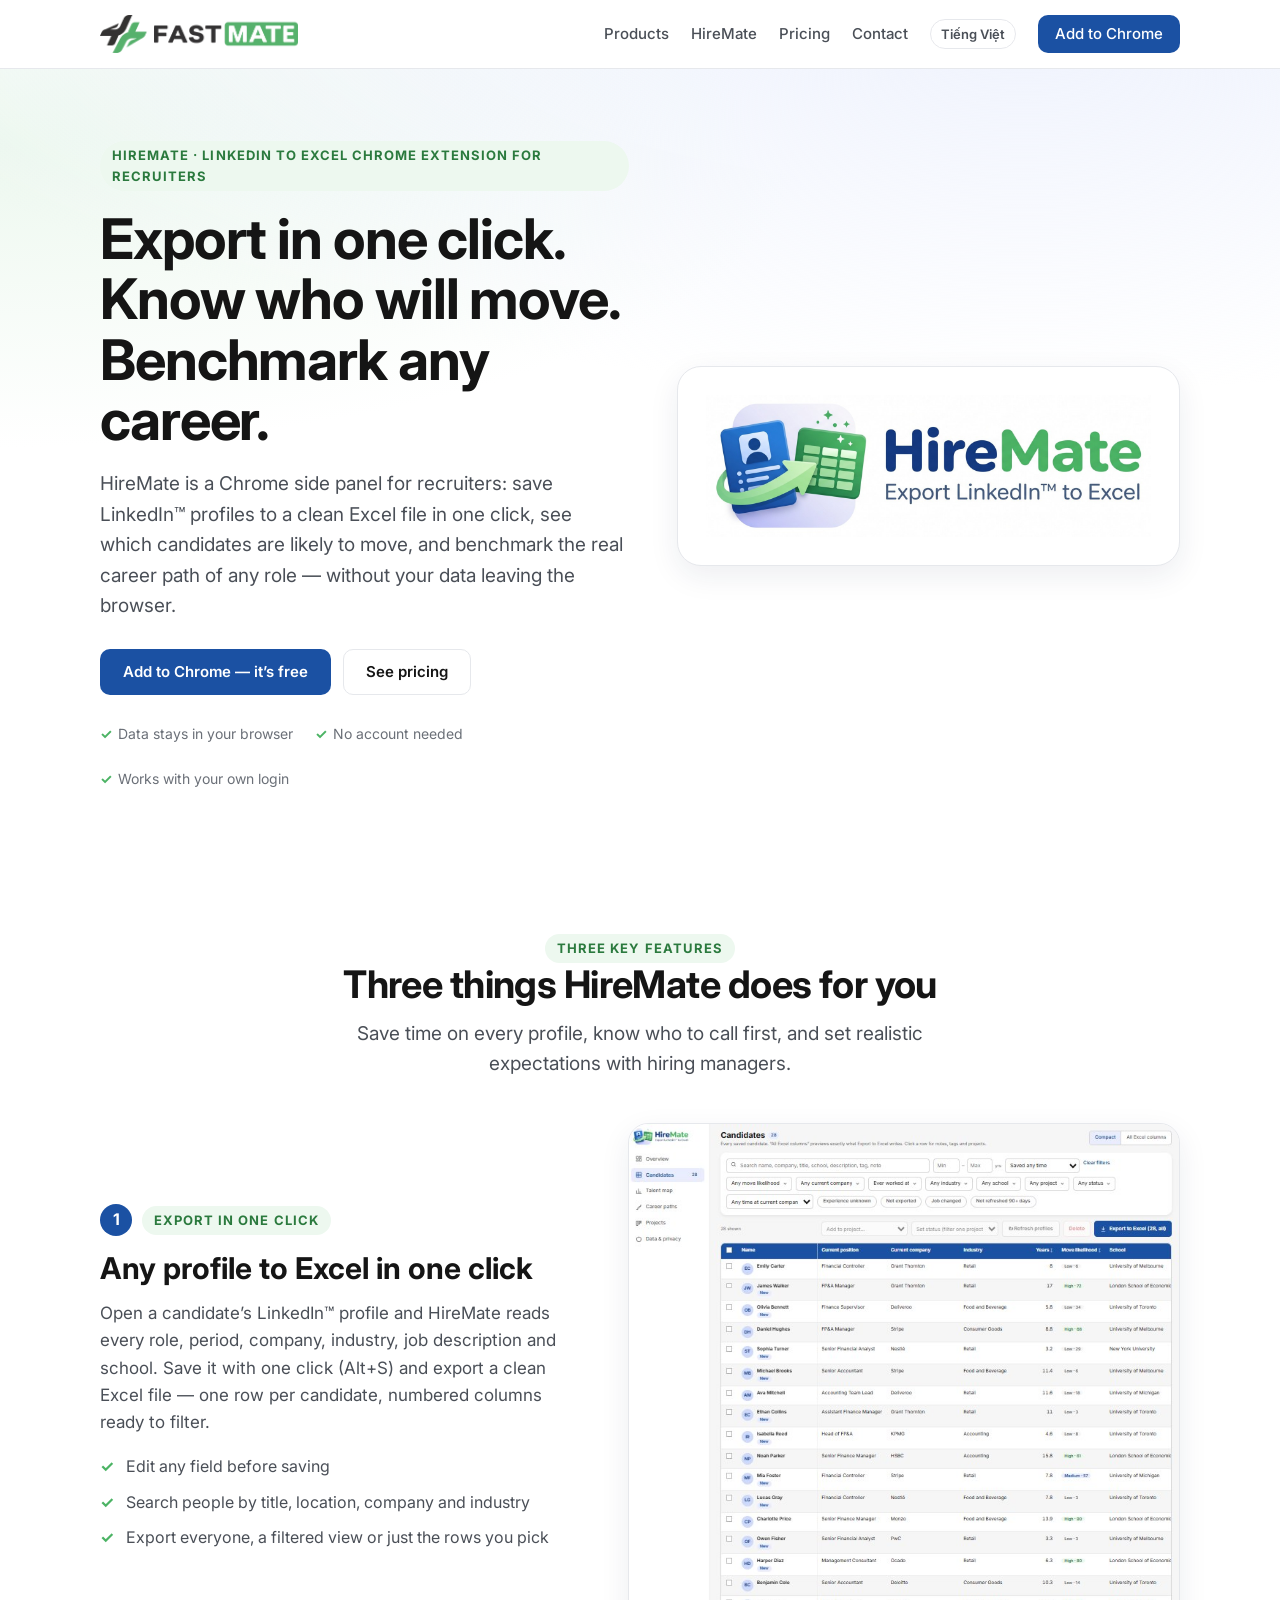
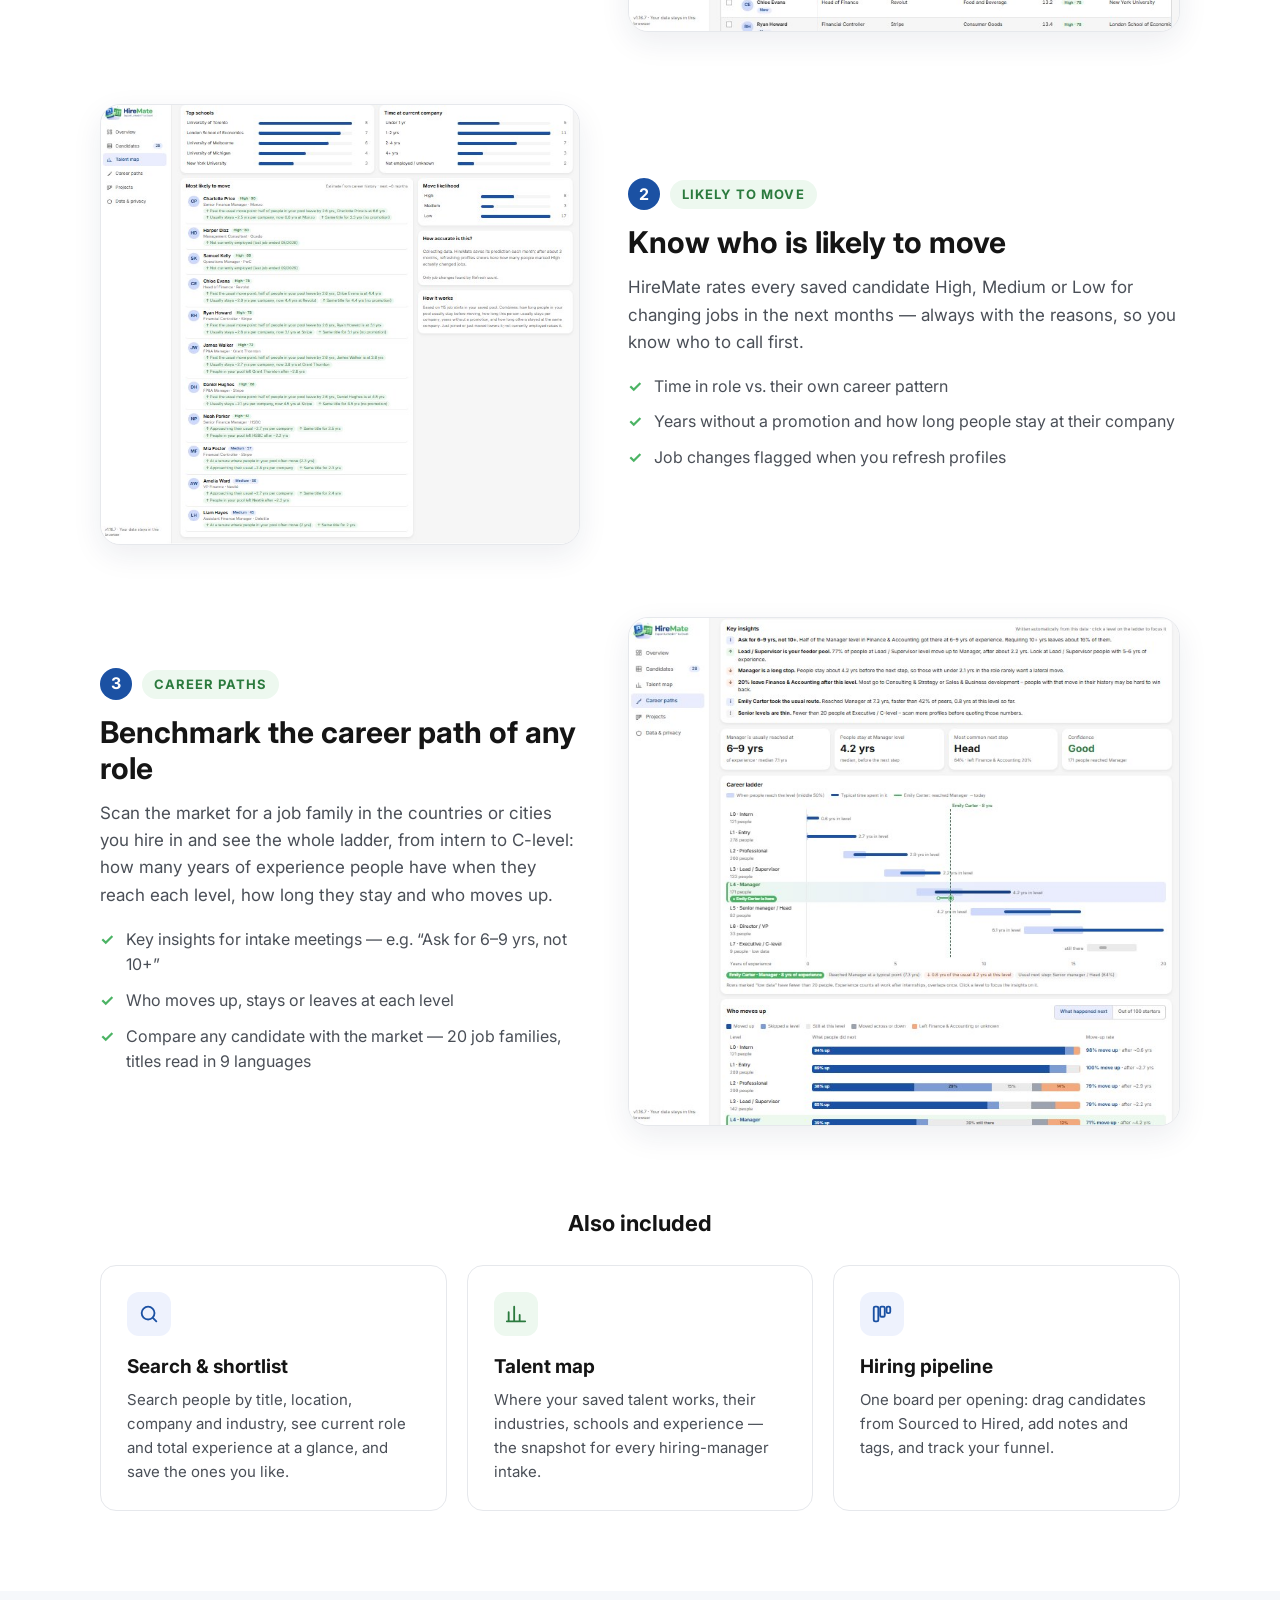
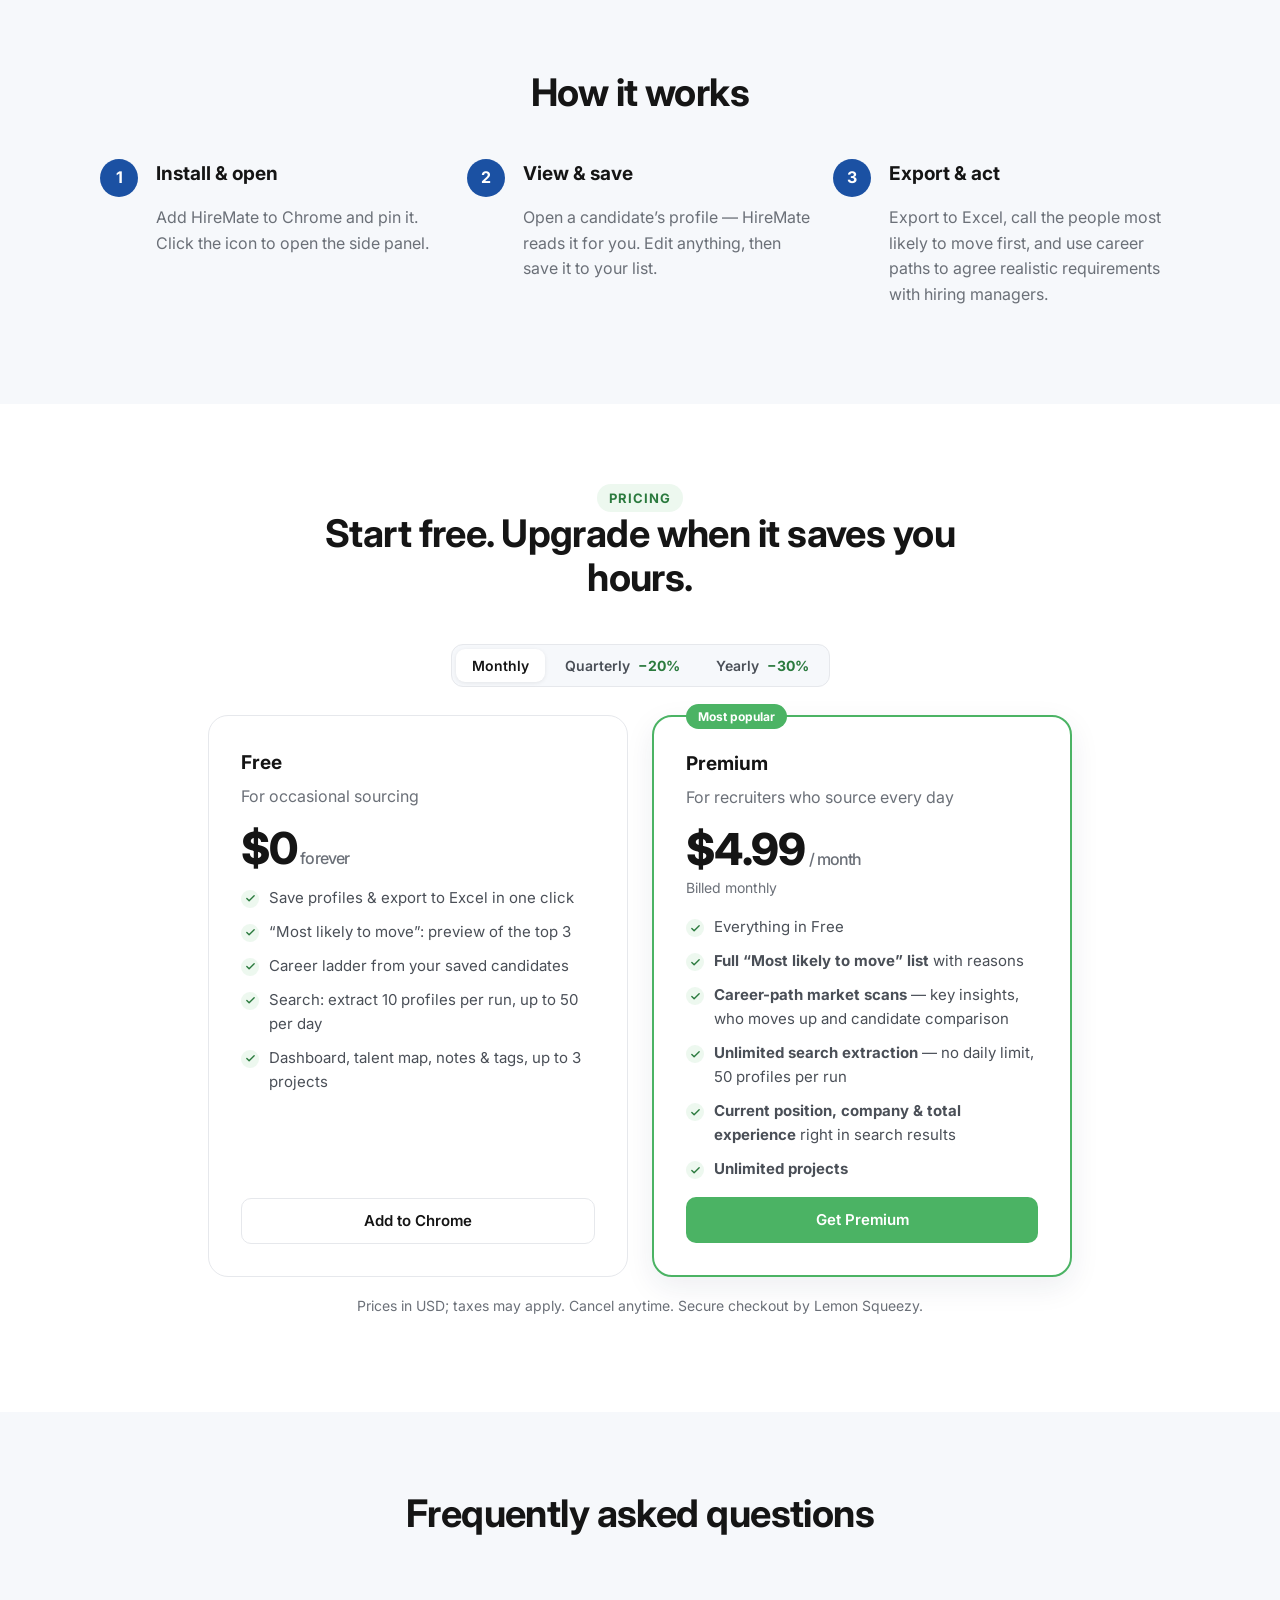
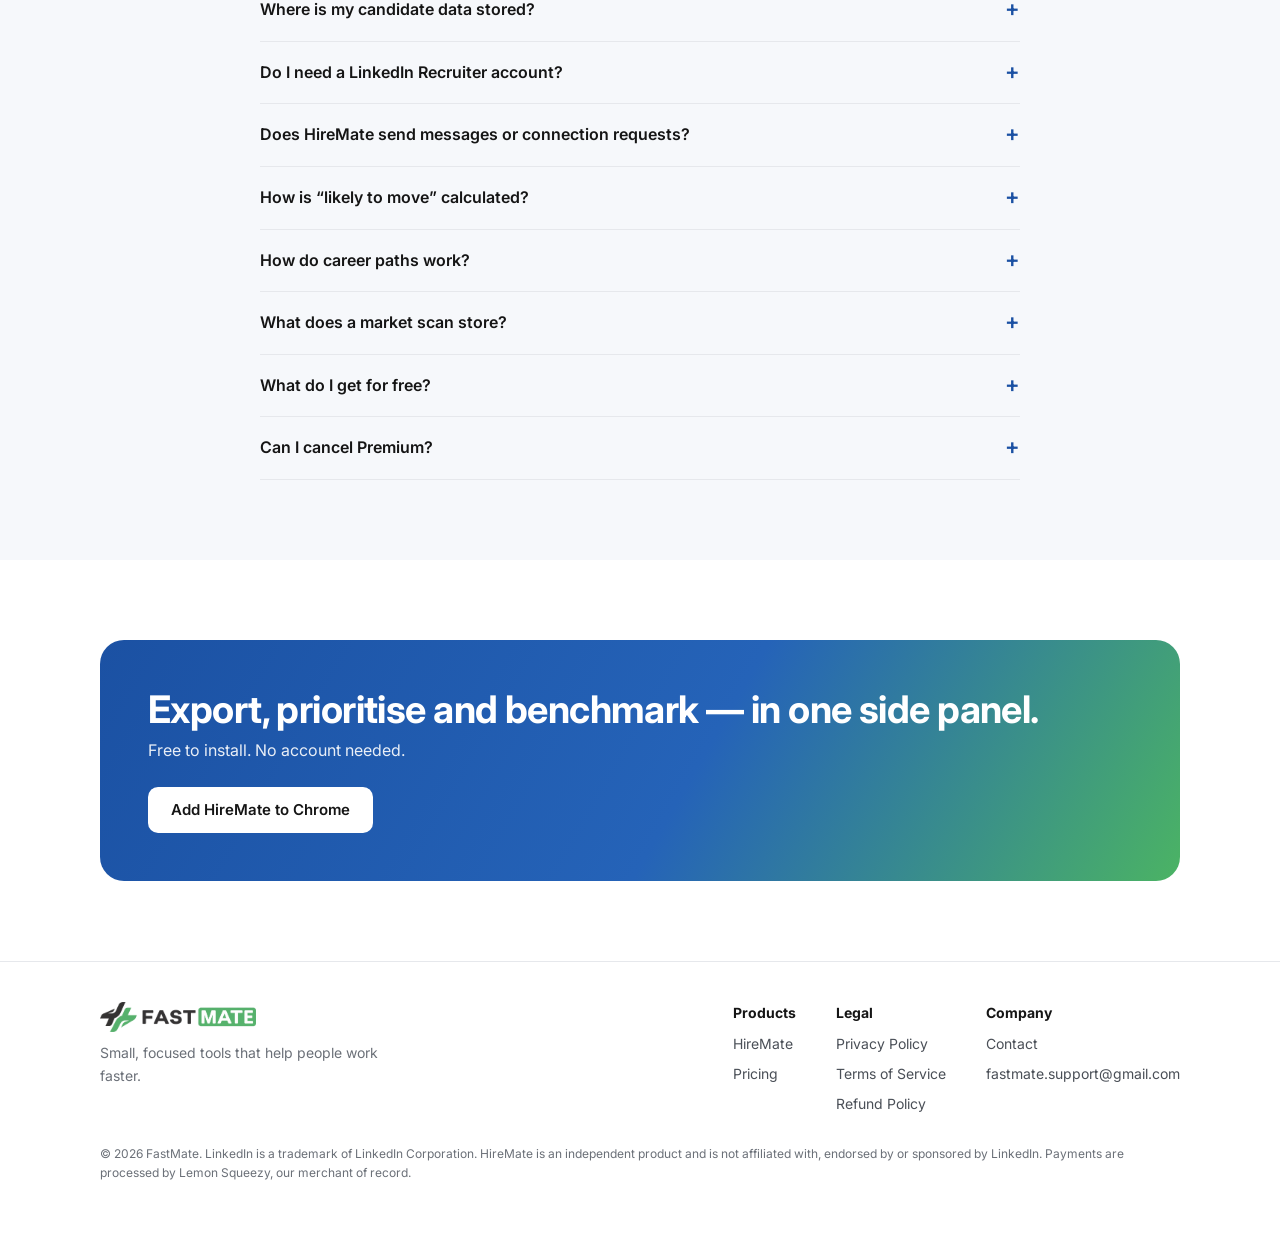
==== commit a0792418: "HireMate page: focus on the three key features (export in one click, likely to move, career paths)" ====
--- a/hiremate/index.html
+++ b/hiremate/index.html
@@ -3,25 +3,25 @@
 <head>
 <meta charset="utf-8">
 <meta name="viewport" content="width=device-width, initial-scale=1">
-<title>HireMate — Export LinkedIn™ profiles to Excel & manage your talent pool</title>
-<meta name="description" content="HireMate is a Chrome extension for recruiters: save candidate profiles you view to a clean Excel shortlist, then manage your talent pool with a dashboard, talent map and hiring pipeline.">
-<link rel="alternate" hreflang="en" href="https://fastmate.github.io/fastmate/hiremate/">
-<link rel="alternate" hreflang="vi" href="https://fastmate.github.io/fastmate/vi/hiremate/">
-<link rel="canonical" href="https://fastmate.github.io/fastmate/hiremate/">
+<title>HireMate — Export LinkedIn™ profiles to Excel, see who will move, benchmark career paths</title>
+<meta name="description" content="HireMate is a Chrome extension for recruiters: export LinkedIn™ profiles to Excel in one click, see which candidates are likely to move and benchmark the career path of any role.">
+<link rel="alternate" hreflang="en" href="https://fastmate.io.vn/hiremate/">
+<link rel="alternate" hreflang="vi" href="https://fastmate.io.vn/vi/hiremate/">
+<link rel="canonical" href="https://fastmate.io.vn/hiremate/">
 <meta property="og:site_name" content="FastMate">
 <meta property="og:type" content="product">
 <meta property="og:locale" content="en_US">
-<meta property="og:title" content="HireMate — Export LinkedIn™ profiles to Excel &amp; manage your talent pool">
-<meta property="og:description" content="HireMate is a Chrome extension for recruiters: save candidate profiles you view to a clean Excel shortlist, then manage your talent pool with a dashboard, talent map and hiring pipeline.">
-<meta property="og:url" content="https://fastmate.github.io/fastmate/hiremate/">
-<meta property="og:image" content="https://fastmate.github.io/fastmate/assets/og-hiremate.png">
+<meta property="og:title" content="HireMate — Export LinkedIn™ profiles to Excel, see who will move, benchmark career paths">
+<meta property="og:description" content="HireMate is a Chrome extension for recruiters: export LinkedIn™ profiles to Excel in one click, see which candidates are likely to move and benchmark the career path of any role.">
+<meta property="og:url" content="https://fastmate.io.vn/hiremate/">
+<meta property="og:image" content="https://fastmate.io.vn/assets/og-hiremate.png">
 <meta property="og:image:width" content="1200">
 <meta property="og:image:height" content="630">
 <meta name="twitter:card" content="summary_large_image">
-<meta name="twitter:title" content="HireMate — Export LinkedIn™ profiles to Excel &amp; manage your talent pool">
-<meta name="twitter:description" content="HireMate is a Chrome extension for recruiters: save candidate profiles you view to a clean Excel shortlist, then manage your talent pool with a dashboard, talent map and hiring pipeline.">
-<meta name="twitter:image" content="https://fastmate.github.io/fastmate/assets/og-hiremate.png">
-<script type="application/ld+json">{"@context": "https://schema.org", "@type": "SoftwareApplication", "url": "https://fastmate.github.io/fastmate/hiremate/", "description": "HireMate is a Chrome extension for recruiters: save candidate profiles you view to a clean Excel shortlist, then manage your talent pool with a dashboard, talent map and hiring pipeline.", "image": "https://fastmate.github.io/fastmate/assets/og-hiremate.png", "inLanguage": "en", "publisher": {"@type": "Organization", "name": "FastMate", "url": "https://fastmate.github.io/fastmate/", "logo": "https://fastmate.github.io/fastmate/assets/fastmate-mark.png", "email": "fastmate.support@gmail.com"}, "name": "HireMate", "alternateName": "HireMate - Export LinkedIn Profiles to Excel", "applicationCategory": "BusinessApplication", "applicationSubCategory": "Recruiting", "operatingSystem": "Google Chrome", "offers": [{"@type": "Offer", "name": "Free", "price": "0", "priceCurrency": "USD"}, {"@type": "Offer", "name": "Premium (monthly)", "price": "4.99", "priceCurrency": "USD"}, {"@type": "Offer", "name": "Premium (quarterly)", "price": "11.98", "priceCurrency": "USD"}, {"@type": "Offer", "name": "Premium (yearly)", "price": "41.92", "priceCurrency": "USD"}]}</script>
+<meta name="twitter:title" content="HireMate — Export LinkedIn™ profiles to Excel, see who will move, benchmark career paths">
+<meta name="twitter:description" content="HireMate is a Chrome extension for recruiters: export LinkedIn™ profiles to Excel in one click, see which candidates are likely to move and benchmark the career path of any role.">
+<meta name="twitter:image" content="https://fastmate.io.vn/assets/og-hiremate.png">
+<script type="application/ld+json">{"@context": "https://schema.org", "@type": "SoftwareApplication", "url": "https://fastmate.io.vn/hiremate/", "description": "HireMate is a Chrome extension for recruiters: export LinkedIn™ profiles to Excel in one click, see which candidates are likely to move and benchmark the career path of any role.", "image": "https://fastmate.io.vn/assets/og-hiremate.png", "inLanguage": "en", "publisher": {"@type": "Organization", "name": "FastMate", "url": "https://fastmate.io.vn/", "logo": "https://fastmate.io.vn/assets/fastmate-mark.png", "email": "fastmate.support@gmail.com"}, "name": "HireMate", "alternateName": "HireMate - Export LinkedIn Profiles to Excel", "applicationCategory": "BusinessApplication", "applicationSubCategory": "Recruiting", "operatingSystem": "Google Chrome", "offers": [{"@type": "Offer", "name": "Free", "price": "0", "priceCurrency": "USD"}, {"@type": "Offer", "name": "Premium (monthly)", "price": "4.99", "priceCurrency": "USD"}, {"@type": "Offer", "name": "Premium (quarterly)", "price": "11.98", "priceCurrency": "USD"}, {"@type": "Offer", "name": "Premium (yearly)", "price": "41.92", "priceCurrency": "USD"}]}</script>
 <link rel="icon" href="../assets/favicon.png" type="image/png">
 <link rel="apple-touch-icon" href="../assets/apple-touch-icon.png">
 <link rel="preconnect" href="https://fonts.googleapis.com">
@@ -38,7 +38,7 @@
       <a href="../hiremate/#pricing">Pricing</a>
       <a href="../contact.html">Contact</a>
       <a class="lang" href="../vi/hiremate/index.html" hreflang="vi" lang="vi">Tiếng Việt</a>
-      <a class="btn btn-primary btn-sm" href="#">Add to Chrome</a>
+      <a class="btn btn-primary btn-sm" href="https://chromewebstore.google.com/detail/fmhkmikhenpkemjmddogaildfdnhddfe?utm_source=fastmate.io.vn" target="_blank" rel="noopener">Add to Chrome</a>
     </nav>
   </div>
 </header>
@@ -47,10 +47,10 @@
   <div class="wrap hero-grid">
     <div>
       <span class="eyebrow">HireMate · LinkedIn to Excel Chrome extension for recruiters</span>
-      <h1>Build your candidate shortlist in minutes, not hours.</h1>
-      <p class="lead">HireMate is a Chrome side panel for recruiters. Open a candidate’s profile, save it in one click, and export a clean Excel file with every role, company, industry and education — then manage your whole talent pool in one dashboard.</p>
+      <h1>Export in one click. Know who will move. Benchmark any career.</h1>
+      <p class="lead">HireMate is a Chrome side panel for recruiters: save LinkedIn™ profiles to a clean Excel file in one click, see which candidates are likely to move, and benchmark the real career path of any role — without your data leaving the browser.</p>
       <div class="actions">
-        <a class="btn btn-primary" href="#">Add to Chrome — it’s free</a>
+        <a class="btn btn-primary" href="https://chromewebstore.google.com/detail/fmhkmikhenpkemjmddogaildfdnhddfe?utm_source=fastmate.io.vn" target="_blank" rel="noopener">Add to Chrome — it’s free</a>
         <a class="btn btn-ghost" href="#pricing">See pricing</a>
       </div>
       <div class="trust"><span>Data stays in your browser</span><span>No account needed</span><span>Works with your own login</span></div>
@@ -62,17 +62,44 @@
 <section id="features">
   <div class="wrap">
     <div class="section-head">
-      <span class="eyebrow">Features</span>
-      <h2>Everything after “I found a good candidate”</h2>
-      <p class="lead">Stop copying and pasting. Spend your time talking to candidates instead.</p>
-    </div>
+      <span class="eyebrow">Three key features</span>
+      <h2>Three things HireMate does for you</h2>
+      <p class="lead">Save time on every profile, know who to call first, and set realistic expectations with hiring managers.</p>
+    </div>
+    <div class="features">
+      <div class="feature-row">
+        <div class="feature-text">
+          <div class="feature-tag"><span class="feature-num">1</span><span class="eyebrow">Export in one click</span></div>
+          <h3>Any profile to Excel in one click</h3>
+          <p>Open a candidate’s LinkedIn™ profile and HireMate reads every role, period, company, industry, job description and school. Save it with one click (Alt+S) and export a clean Excel file — one row per candidate, numbered columns ready to filter.</p>
+          <ul class="ticks"><li>Edit any field before saving</li><li>Search people by title, location, company and industry</li><li>Export everyone, a filtered view or just the rows you pick</li></ul>
+        </div>
+        <div class="feature-shot"><img src="../assets/hiremate-export.jpg" alt="HireMate candidates table with Export to Excel" width="752" height="692" loading="lazy"></div>
+      </div>
+      <div class="feature-row flip">
+        <div class="feature-text">
+          <div class="feature-tag"><span class="feature-num">2</span><span class="eyebrow">Likely to move</span></div>
+          <h3>Know who is likely to move</h3>
+          <p>HireMate rates every saved candidate High, Medium or Low for changing jobs in the next months — always with the reasons, so you know who to call first.</p>
+          <ul class="ticks"><li>Time in role vs. their own career pattern</li><li>Years without a promotion and how long people stay at their company</li><li>Job changes flagged when you refresh profiles</li></ul>
+        </div>
+        <div class="feature-shot"><img src="../assets/hiremate-move.jpg" alt="HireMate list of candidates most likely to move, with reasons" width="752" height="692" loading="lazy"></div>
+      </div>
+      <div class="feature-row">
+        <div class="feature-text">
+          <div class="feature-tag"><span class="feature-num">3</span><span class="eyebrow">Career paths</span></div>
+          <h3>Benchmark the career path of any role</h3>
+          <p>Scan the market for a job family in the countries or cities you hire in and see the whole ladder, from intern to C-level: how many years of experience people have when they reach each level, how long they stay and who moves up.</p>
+          <ul class="ticks"><li>Key insights for intake meetings — e.g. “Ask for 6–9 yrs, not 10+”</li><li>Who moves up, stays or leaves at each level</li><li>Compare any candidate with the market — 20 job families, titles read in 9 languages</li></ul>
+        </div>
+        <div class="feature-shot"><img src="../assets/hiremate-career.jpg" alt="HireMate career ladder with insights and a compared candidate" width="752" height="692" loading="lazy"></div>
+      </div>
+    </div>
+    <h3 class="also-title">Also included</h3>
     <div class="grid-3">
-      <div class="card"><div class="icon"><svg width="22" height="22" viewBox="0 0 24 24" fill="none" stroke="currentColor" stroke-width="2" stroke-linecap="round" stroke-linejoin="round"><rect x="3" y="3" width="18" height="18" rx="2"/><path d="M3 9h18M3 15h18M9 3v18"/></svg></div><h3>One-click to Excel</h3><p>Every role, period, company, industry, description and school — numbered columns, ready to filter in Excel.</p></div>
-      <div class="card"><div class="icon green"><svg width="22" height="22" viewBox="0 0 24 24" fill="none" stroke="currentColor" stroke-width="2" stroke-linecap="round" stroke-linejoin="round"><circle cx="11" cy="11" r="7"/><path d="m20 20-3.5-3.5"/></svg></div><h3>Search & shortlist</h3><p>Search people by title, location, company and industry, see current role and total experience at a glance, and save the ones you like.</p></div>
-      <div class="card"><div class="icon"><svg width="22" height="22" viewBox="0 0 24 24" fill="none" stroke="currentColor" stroke-width="2" stroke-linecap="round" stroke-linejoin="round"><path d="M4 20V10M10 20V4M16 20v-7M22 20H2"/></svg></div><h3>Talent map</h3><p>See where your talent works, their industries, schools and experience — the snapshot to bring to every hiring-manager intake.</p></div>
-      <div class="card"><div class="icon green"><svg width="22" height="22" viewBox="0 0 24 24" fill="none" stroke="currentColor" stroke-width="2" stroke-linecap="round" stroke-linejoin="round"><path d="m3 17 6-6 4 4 8-8M15 7h6v6"/></svg></div><h3>Who is likely to move</h3><p>A transparent estimate of who may change jobs in the next months, based on career patterns in your own saved pool — with the reasons.</p></div>
+      <div class="card"><div class="icon"><svg width="22" height="22" viewBox="0 0 24 24" fill="none" stroke="currentColor" stroke-width="2" stroke-linecap="round" stroke-linejoin="round"><circle cx="11" cy="11" r="7"/><path d="m20 20-3.5-3.5"/></svg></div><h3>Search &amp; shortlist</h3><p>Search people by title, location, company and industry, see current role and total experience at a glance, and save the ones you like.</p></div>
+      <div class="card"><div class="icon green"><svg width="22" height="22" viewBox="0 0 24 24" fill="none" stroke="currentColor" stroke-width="2" stroke-linecap="round" stroke-linejoin="round"><path d="M4 20V10M10 20V4M16 20v-7M22 20H2"/></svg></div><h3>Talent map</h3><p>Where your saved talent works, their industries, schools and experience — the snapshot for every hiring-manager intake.</p></div>
       <div class="card"><div class="icon"><svg width="22" height="22" viewBox="0 0 24 24" fill="none" stroke="currentColor" stroke-width="2" stroke-linecap="round" stroke-linejoin="round"><rect x="3" y="4" width="5" height="16" rx="1.5"/><rect x="10" y="4" width="5" height="11" rx="1.5"/><rect x="17" y="4" width="4" height="7" rx="1.5"/></svg></div><h3>Hiring pipeline</h3><p>One board per opening: drag candidates from Sourced to Hired, add notes and tags, and track your funnel.</p></div>
-      <div class="card"><div class="icon green"><svg width="22" height="22" viewBox="0 0 24 24" fill="none" stroke="currentColor" stroke-width="2" stroke-linecap="round" stroke-linejoin="round"><path d="M21 12a9 9 0 1 1-3-6.7L21 8"/><path d="M21 3v5h-5"/></svg></div><h3>Stay up to date</h3><p>Refresh saved profiles to pick up new roles and get flagged when a candidate changes jobs.</p></div>
     </div>
   </div>
 </section>
@@ -83,7 +110,7 @@
     <div class="grid-3 steps">
       <div class="step"><h3>Install & open</h3><p class="muted">Add HireMate to Chrome and pin it. Click the icon to open the side panel.</p></div>
       <div class="step"><h3>View & save</h3><p class="muted">Open a candidate’s profile — HireMate reads it for you. Edit anything, then save it to your list.</p></div>
-      <div class="step"><h3>Export & act</h3><p class="muted">Export to Excel, or use the dashboard to map talent, track your pipeline and spot who may be open to a move.</p></div>
+      <div class="step"><h3>Export & act</h3><p class="muted">Export to Excel, call the people most likely to move first, and use career paths to agree realistic requirements with hiring managers.</p></div>
     </div>
   </div>
 </section>
@@ -104,13 +131,13 @@
         <div><h3>Free</h3><p class="muted" style="margin:0">For occasional sourcing</p></div>
         <div class="price">$0<small> forever</small></div>
         <ul>
-          <li>Save profiles from the side panel &amp; export to Excel</li>
-          <li>Dashboard, talent map, notes &amp; tags</li>
+          <li>Save profiles &amp; export to Excel in one click</li>
+          <li>“Most likely to move”: preview of the top 3</li>
+          <li>Career ladder from your saved candidates</li>
           <li>Search: extract 10 profiles per run, up to 50 per day</li>
-          <li>Up to 3 projects</li>
-          <li>“Most likely to move”: preview of the top 3</li>
+          <li>Dashboard, talent map, notes &amp; tags, up to 3 projects</li>
         </ul>
-        <a class="btn btn-ghost" href="#">Add to Chrome</a>
+        <a class="btn btn-ghost" href="https://chromewebstore.google.com/detail/fmhkmikhenpkemjmddogaildfdnhddfe?utm_source=fastmate.io.vn" target="_blank" rel="noopener">Add to Chrome</a>
       </div>
       <div class="plan featured">
         <div><h3>Premium</h3><p class="muted" style="margin:0">For recruiters who source every day</p></div>
@@ -121,6 +148,7 @@
         <ul>
           <li>Everything in Free</li>
           <li><strong>Full “Most likely to move” list</strong> with reasons</li>
+          <li><strong>Career-path market scans</strong> — key insights, who moves up and candidate comparison</li>
           <li><strong>Unlimited search extraction</strong> — no daily limit, 50 profiles per run</li>
           <li><strong>Current position, company &amp; total experience</strong> right in search results</li>
           <li><strong>Unlimited projects</strong></li>
@@ -159,7 +187,9 @@
       <details><summary>Do I need a LinkedIn Recruiter account?</summary><p>No. HireMate works with the profiles you can already see with your own LinkedIn account. Free LinkedIn accounts have their own search limits, which HireMate respects.</p></details>
       <details><summary>Does HireMate send messages or connection requests?</summary><p>No. HireMate never sends messages, invitations or posts on your behalf. Bulk features are capped and throttled to protect your account.</p></details>
       <details><summary>How is “likely to move” calculated?</summary><p>From career patterns in your own saved pool: how long people usually stay before moving, how long this person usually stays per company, time without a promotion and similar signals. It is an estimate, shown with its reasons — not a fact about any person.</p></details>
-      <details><summary>What do I get for free?</summary><p>Saving profiles, Excel export, the dashboard and talent map are free. The free plan lets you extract 10 search results per run and up to 50 per day, includes up to 3 projects and a preview of the top 3 people most likely to move. Premium removes these limits and adds current position, company and total experience to search results.</p></details>
+      <details><summary>How do career paths work?</summary><p>Pick a job family, a location and, if you like, an industry. HireMate searches LinkedIn with your own session, reads up to 50 profiles per run at a human pace and places every role on an eight-level ladder from intern to C-level; your saved candidates are added too. Run more scans to grow the benchmark — people already in it are skipped.</p></details>
+      <details><summary>What does a market scan store?</summary><p>Only anonymous career data: job titles mapped to a job family and level, with their dates. No names, photos or profile links are kept, scanned people are not added to your candidates, and everything stays in your browser.</p></details>
+      <details><summary>What do I get for free?</summary><p>One-click save and Excel export, the dashboard, talent map and a career ladder from your saved candidates are free. The free plan lets you extract 10 search results per run and up to 50 per day, includes up to 3 projects and a preview of the top 3 people most likely to move. Premium removes these limits and adds career-path market scans with insights, plus current position, company and total experience in search results.</p></details>
       <details><summary>Can I cancel Premium?</summary><p>Yes, anytime from the link in your receipt email. You keep Premium until the end of the period you paid for. See our <a href="../refund.html">Refund Policy</a>.</p></details>
     </div>
   </div>
@@ -168,8 +198,8 @@
 <section>
   <div class="wrap">
     <div class="cta">
-      <div><h2>Save your next shortlist in minutes.</h2><p>Free to install. No account needed.</p></div>
-      <a class="btn btn-ghost" href="#">Add HireMate to Chrome</a>
+      <div><h2>Export, prioritise and benchmark — in one side panel.</h2><p>Free to install. No account needed.</p></div>
+      <a class="btn btn-ghost" href="https://chromewebstore.google.com/detail/fmhkmikhenpkemjmddogaildfdnhddfe?utm_source=fastmate.io.vn" target="_blank" rel="noopener">Add HireMate to Chrome</a>
     </div>
   </div>
 </section>
--- a/assets/style.css
+++ b/assets/style.css
@@ -143,3 +143,24 @@
   .cta { padding: 32px; }
 }
 html[lang="vi"] .plan.featured::before { content: "Phổ biến nhất"; }
+
+/* Product page: key features, alternating text and screenshot */
+.features { display: flex; flex-direction: column; gap: 72px; }
+.feature-row { display: grid; grid-template-columns: 1fr 1.15fr; gap: 48px; align-items: center; }
+.feature-row.flip .feature-text { order: 2; }
+.feature-tag { display: flex; align-items: center; gap: 10px; margin-bottom: 14px; }
+.feature-num { width: 32px; height: 32px; border-radius: 50%; background: var(--blue); color: #fff; font-weight: 700; display: grid; place-items: center; flex-shrink: 0; }
+.feature-text h3 { font-size: 30px; line-height: 1.2; margin: 0 0 14px; }
+.feature-text p { color: var(--ink-2); font-size: 17px; margin: 0 0 18px; }
+.ticks { list-style: none; padding: 0; margin: 0; display: flex; flex-direction: column; gap: 10px; color: var(--ink-2); }
+.ticks li { padding-left: 26px; position: relative; }
+.ticks li::before { content: "✓"; color: var(--green); font-weight: 700; position: absolute; left: 0; }
+.feature-shot { background: #fff; border-radius: 20px; box-shadow: var(--shadow); border: 1px solid var(--line); overflow: hidden; }
+.feature-shot img { display: block; width: 100%; height: auto; }
+.also-title { text-align: center; font-size: 22px; margin: 80px 0 24px; }
+@media (max-width: 860px) {
+  .feature-row { grid-template-columns: 1fr; gap: 24px; }
+  .feature-row.flip .feature-text { order: 0; }
+  .feature-text h3 { font-size: 24px; }
+  .features { gap: 56px; }
+}
